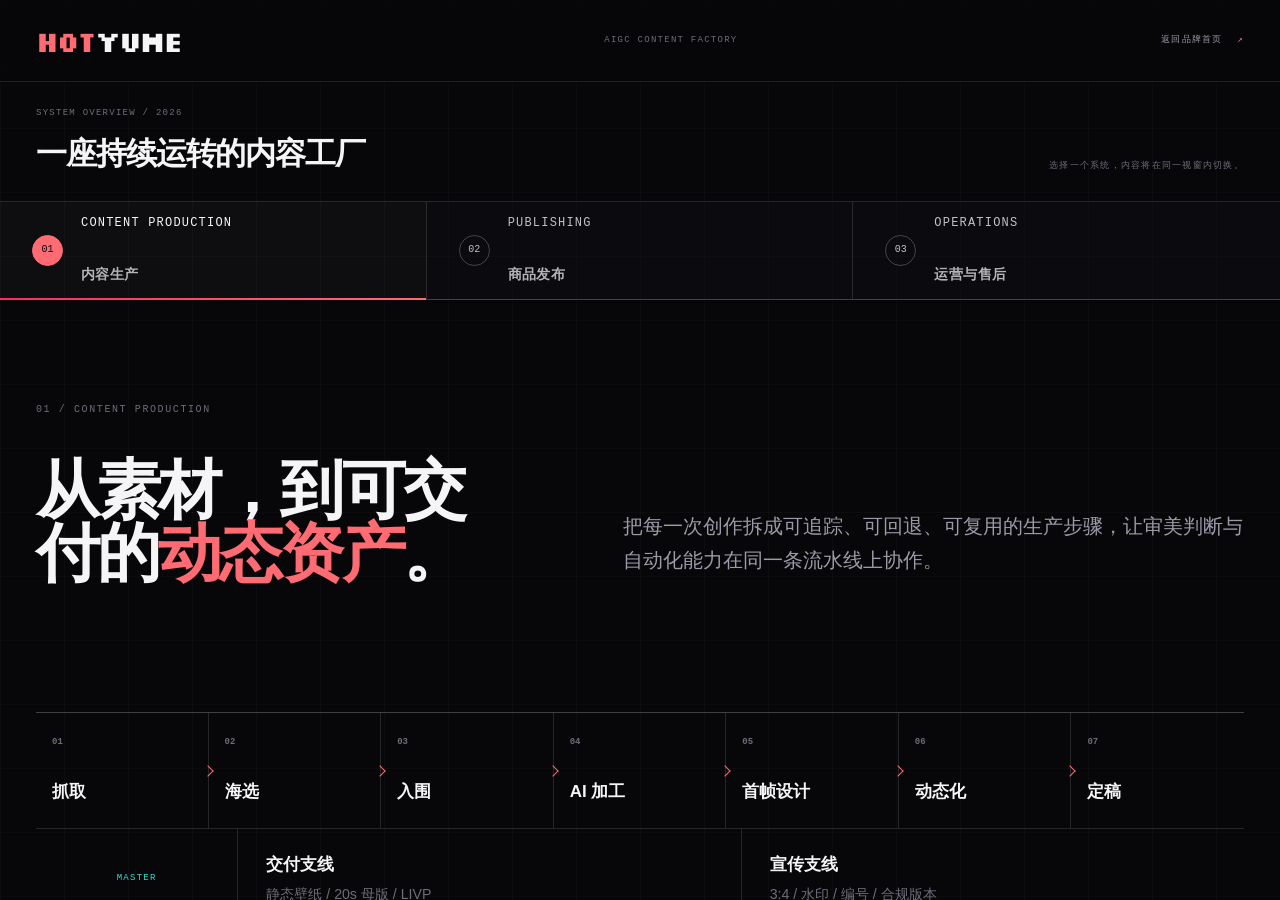
==== factory.html @ b623e6e8 "Publish HotYume showcase" ====
<!doctype html>
<html lang="zh-CN">
<head>
  <meta charset="utf-8">
  <meta name="viewport" content="width=device-width, initial-scale=1">
  <meta name="description" content="HotYume AIGC 内容工厂：内容生产、商品发布与运营交付系统。">
  <title>HotYume — AIGC 内容工厂全景</title>
  <link rel="icon" href="data:image/svg+xml,%3Csvg xmlns='http://www.w3.org/2000/svg' viewBox='0 0 64 64'%3E%3Crect width='64' height='64' rx='14' fill='%2307070a'/%3E%3Cpath d='M14 15h10v12h16V15h10v34H40V36H24v13H14z' fill='%23ff6b72'/%3E%3C/svg%3E">
  <link rel="stylesheet" href="assets/base.css?v=20260824j">
  <link rel="stylesheet" href="assets/production.css?v=20260824a">
  <link rel="stylesheet" href="assets/mask-flow.css?v=20260823a">
  <link rel="stylesheet" href="assets/livp-lab.css?v=20260823a">
  <link rel="stylesheet" href="assets/brand-store.css?v=20260824c">
  <link rel="stylesheet" href="assets/recommendation-lab.css?v=20260824a">
  <link rel="stylesheet" href="assets/commercial.css?v=20260824g">
  <link rel="stylesheet" href="assets/factory.css?v=20260824e">
  <link rel="stylesheet" href="assets/responsive.css?v=20260824d">
</head>
<body class="factory-page">
  <a class="skip-link" href="#factory-content">跳到工厂内容</a>

  <header class="site-header factory-site-header">
    <a class="brand hotyume-wordmark hotyume-wordmark--logo" data-hotyume-wordmark href="index.html" aria-label="返回 HotYume 首页">
      <span class="hotyume-wordmark__hot" aria-hidden="true">HOT</span><span class="hotyume-wordmark__yume" aria-hidden="true">YUME</span>
    </a>
    <span class="factory-header-title">AIGC CONTENT FACTORY</span>
    <a class="factory-back" href="index.html#factory-entry">返回品牌首页 <span aria-hidden="true">↗</span></a>
  </header>

  <main class="factory-shell" id="factory-content">
    <div class="factory-console-head">
      <div>
        <span>SYSTEM OVERVIEW / 2026</span>
        <strong>一座持续运转的内容工厂</strong>
      </div>
      <p>选择一个系统，内容将在同一视窗内切换。</p>
    </div>

    <div class="factory-tabs" role="tablist" aria-label="内容工厂三大系统" data-factory-tabs>
      <button type="button" role="tab" id="tab-production" aria-controls="production" aria-selected="true" class="is-active" data-factory-target="production">
        <span>01</span><strong>Content Production</strong><small>内容生产</small>
      </button>
      <button type="button" role="tab" id="tab-publishing" aria-controls="publishing" aria-selected="false" tabindex="-1" data-factory-target="publishing">
        <span>02</span><strong>Publishing</strong><small>商品发布</small>
      </button>
      <button type="button" role="tab" id="tab-operations" aria-controls="operations" aria-selected="false" tabindex="-1" data-factory-target="operations">
        <span>03</span><strong>Operations</strong><small>运营与售后</small>
      </button>
    </div>

    <div class="factory-scroll" data-factory-scroll>
      <section class="chapter factory-panel section-pad is-active" id="production" role="tabpanel" aria-labelledby="tab-production" aria-hidden="false" data-factory-panel="production">
        <header class="chapter-head reveal">
          <div class="section-number">01 / CONTENT PRODUCTION</div>
          <h2 id="production-title">从素材，到可交付的<span class="title-accent">动态资产</span>。</h2>
          <p>把每一次创作拆成可追踪、可回退、可复用的生产步骤，让审美判断与自动化能力在同一条流水线上协作。</p>
        </header>

        <div class="pipeline reveal" aria-label="内容生产八阶段">
          <div class="pipeline-main">
            <div><b>01</b><span>抓取</span></div>
            <div><b>02</b><span>海选</span></div>
            <div><b>03</b><span>入围</span></div>
            <div><b>04</b><span>AI 加工</span></div>
            <div><b>05</b><span>首帧设计</span></div>
            <div><b>06</b><span>动态化</span></div>
            <div><b>07</b><span>定稿</span></div>
          </div>
          <div class="pipeline-fork">
            <span>MASTER</span>
            <div><b>交付支线</b><small>静态壁纸 / 20s 母版 / LIVP</small></div>
            <div><b>宣传支线</b><small>3:4 / 水印 / 编号 / 合规版本</small></div>
          </div>
        </div>

        <article class="showcase showcase-workbench reveal">
          <div class="showcase-copy">
            <span class="kicker">THE PRODUCTION OS</span>
            <h3>一整套生产流程，被收进同一个工作台。</h3>
            <p>原本散落在文件夹、脚本和平台之间的动作，现在拥有统一阶段、清晰状态和可恢复历史。创作可以快，但每一步仍然可控。</p>
            <ul class="feature-list">
              <li><span>01</span>全阶段移动与逐步撤销</li>
              <li><span>02</span>锁屏构图安全区与细节检查</li>
              <li><span>03</span>候选对比、非破坏采用与版本恢复</li>
              <li><span>04</span>生成参数在人确认后才提交</li>
            </ul>
          </div>
          <div class="browser-placeholder asset-slot factory-shot-frame" data-asset-slot="workbench-overview" data-asset-ratio="16:10">
            <img class="factory-real-shot" src="assets/media/factory/workbench-overview.webp?v=20260823b" alt="HotYume 工作台海选池实机界面" width="1920" height="1200" loading="lazy" decoding="async">
          </div>
        </article>

        <div class="agent-stack">
          <article class="agent-row reveal">
            <div class="agent-index">AGENT / 01</div>
            <div class="agent-copy">
              <span class="kicker">DISCOVERY</span>
              <h3>壁纸抓取 Agent</h3>
              <p>理解需求、核验 IP、过滤风险内容，再让真正合格的素材进入海选。</p>
              <div class="logic-tags"><span>3 SOURCES</span><span>IP EVIDENCE</span><span>QUALITY RACE</span><span>SAFE INTAKE</span></div>
            </div>
            <div class="agent-visual asset-slot factory-shot-frame" data-asset-slot="crawler-agent-ui" data-asset-ratio="16:10">
              <img class="factory-real-shot" src="assets/media/factory/crawler-agent.webp?v=20260823b" alt="壁纸抓取 Agent 实机界面" width="1920" height="1200" loading="lazy" decoding="async">
            </div>
          </article>

          <article class="agent-row reveal">
            <div class="agent-index">AGENT / 02</div>
            <div class="agent-copy">
              <span class="kicker">IMAGE LAB</span>
              <h3>图像加工与首帧 Agent</h3>
              <p>局部修改时保护原画结构，动态化前反向设计可抵达的首帧，候选只有主动采用才进入生产。</p>
              <div class="logic-tags"><span>1–3 VERSIONS</span><span>NON-DESTRUCTIVE</span><span>FIRST / LAST FRAME</span></div>
            </div>
            <div class="agent-visual asset-slot factory-shot-frame" data-asset-slot="image-agent-before-after" data-asset-ratio="16:10">
              <img class="factory-real-shot" src="assets/media/factory/image-agent.webp?v=20260823b" alt="图像加工与首帧 Agent 实机界面" width="1920" height="1200" loading="lazy" decoding="async">
            </div>
          </article>

          <article class="agent-row reveal">
            <div class="agent-index">AGENT / 03</div>
            <div class="agent-copy">
              <span class="kicker">MOTION DIRECTION</span>
              <h3>二次元动画师 Agent</h3>
              <p>先理解姿势、遮挡和可循环元素，再把视觉意图翻译成可执行参数，为每张图给出轻、中、重三档方案。</p>
              <div class="logic-tags"><span>DIRECTOR</span><span>KLING ADAPTER</span><span>3 MOTION LEVELS</span></div>
            </div>
            <div class="agent-visual asset-slot factory-shot-frame" data-asset-slot="motion-agent-ui" data-asset-ratio="16:10">
              <img class="factory-real-shot" src="assets/media/factory/motion-agent.webp?v=20260823b" alt="二次元动画师 Agent 实机界面" width="1920" height="1200" loading="lazy" decoding="async">
            </div>
          </article>
        </div>

        <article class="compliance reveal" aria-labelledby="compliance-title">
          <div class="compliance-copy">
            <span class="kicker">PLATFORM-SAFE DERIVATIVES</span>
            <h3 id="compliance-title">让合规处理精准覆盖，而不是破坏画面。</h3>
            <p>从固定规则，到多模型定位、SAM2 分割、人工标注样本与持续迭代。合规处理成为一套可复查的视觉决策。</p>
            <div class="evidence-line"><span><b>100</b>人工标注样本</span><span><b>双 Agent</b>持续迭代</span><span><b>50%</b>打码可用率提高</span></div>
          </div>
          <div class="mask-flow" role="img" aria-label="自动打码流程：多模型检测、SAM2 分割、打码 Agent、评价 Agent；未达标自动回流迭代，100 张标准答案持续校准系统">
            <div class="mask-flow__head"><span>AUTOMATED MASKING / DUAL-AGENT LOOP</span><i></i><b>SYSTEM ONLINE</b></div>
            <div class="mask-flow__pipeline">
              <div class="mask-flow__node"><em>01 / DETECT</em><strong>多模型检测</strong><small>WD14 · YOLO · NudeNet</small></div>
              <i class="mask-flow__arrow" aria-hidden="true"></i>
              <div class="mask-flow__node"><em>02 / SEGMENT</em><strong>SAM2 分割</strong><small>提取像素级精确轮廓</small></div>
              <i class="mask-flow__arrow" aria-hidden="true"></i>
              <div class="mask-flow__node is-maker"><em>AGENT / 01</em><strong>打码 Agent</strong><small>生成角度与覆盖方案</small></div>
              <i class="mask-flow__arrow" aria-hidden="true"></i>
              <div class="mask-flow__node is-judge"><em>AGENT / 02</em><strong>评价 Agent</strong><small>定向验证像素覆盖率</small></div>
            </div>
            <div class="mask-flow__loop" aria-hidden="true"><span>未达标 / RETRY</span><b>↺</b></div>
            <div class="mask-flow__learning">
              <div><em>FEW-SHOT LIBRARY</em><strong>100 张标准答案</strong><small>学习角度、覆盖度、不遮脸与不重叠</small></div>
              <div class="mask-flow__feed" aria-hidden="true"><span>CALIBRATE AGENT</span><i>↗</i></div>
              <div class="mask-flow__output"><em>PASS</em><strong>输出合规版本</strong><small>通过评价 Agent 后进入商品包装</small></div>
            </div>
          </div>
        </article>

        <article class="reverse reveal">
          <div class="reverse-copy">
            <span class="kicker">REVERSE ENGINEERING / LIVP</span>
            <h3>没有现成 Know-how，<br>就用 48 次实验，<br>跑通一条交付链路。</h3>
            <p>围绕命名、容器、字节偏移与 UUID 做了 48 次可复验实验，最终让 Live Photo 从电脑打包，经手机云端进入 iOS 相册后仍可被识别与播放。</p>
          </div>
          <div class="livp-lab" role="img" aria-label="LIVP 逆向工程实验台：经过 48 次命名实验，逐项破解文件命名、无压缩容器、56 字节动态偏移和 HEIC MOV 共同内容标识，最终通过电脑云端、手机云端与 iOS 相册验证并成功播放 Live Photo">
            <div class="livp-lab__head"><span>BLACK BOX LAB / FORMAT RECONSTRUCTION</span><i></i><b>48 NAMED EXPERIMENTS</b></div>
            <div class="livp-lab__tests" aria-hidden="true"><span class="fail">A</span><span class="fail">B</span><span class="fail">C</span><span>G</span><span class="fail">N</span><span class="fail">Y</span><span class="fail">AA</span><span>AV1</span><span class="fail">AW4</span><span class="pass">AX</span><span class="pass">AZ</span><span class="pass">BA</span></div>
            <div class="livp-lab__core">
              <div class="livp-lab__pair">
                <div><em>STATIC ASSET</em><strong>HEIC</strong><small>goLive 原始输出</small></div>
                <span>＝ UUID ＝</span>
                <div><em>MOTION ASSET</em><strong>MOV</strong><small>不压缩 · 不转码</small></div>
              </div>
              <i class="livp-lab__core-arrow" aria-hidden="true"></i>
              <div class="livp-lab__container"><em>REBUILT CONTAINER</em><strong>.LIVP</strong><code>02 FILES / OFFSET MAP / ID LINK</code></div>
            </div>
            <div class="livp-lab__rules">
              <div><em>01</em><strong>17-DIGIT NAME</strong><small>[Ll]ive_ + 精确 17 位数字</small></div>
              <div><em>02</em><strong>ZIP_STORED</strong><small>version 20 · extra empty</small></div>
              <div><em>03</em><strong>56-BYTE COMMENT</strong><small>文件偏移与大小动态计算</small></div>
              <div><em>04</em><strong>CONTENT IDENTIFIER</strong><small>HEIC / MOV UUID 必须一致</small></div>
            </div>
            <div class="livp-lab__validation"><span>电脑云端</span><i></i><span>手机云端</span><i></i><span>iOS 相册</span><i></i><strong>LIVE</strong></div>
          </div>
        </article>
      </section>

      <section class="chapter factory-panel section-pad chapter-publishing" id="publishing" role="tabpanel" aria-labelledby="tab-publishing" aria-hidden="true" data-factory-panel="publishing" hidden>
        <header class="chapter-head reveal">
          <div class="section-number">02 / PUBLISHING</div>
          <h2 id="publishing-title">成品不是终点。<br>它还要变成被看见的<span class="title-accent">商品</span>。</h2>
          <p>同一份内容资产被重新组织成平台需要的封面、文案、标签与发布动作。小红书是第一个商业化验证窗口，不是最终边界。</p>
        </header>

        <article class="store-intro reveal" aria-labelledby="store-intro-title">
          <div class="store-intro__shot">
            <div class="store-intro__browser-bar"><i></i><i></i><i></i><span>XIAOHONGSHU / STOREFRONT</span></div>
            <img src="assets/media/publishing/store.webp" alt="HotYume 小红书店铺主页截图" width="900" height="1483" loading="lazy" decoding="async">
          </div>
          <div class="store-intro__copy">
            <span class="kicker">COMMERCIAL VALIDATION / 01</span>
            <h3 id="store-intro-title"><span class="hotyume-wordmark hotyume-wordmark--inline store-intro__wordmark" data-hotyume-wordmark role="img" aria-label="HotYume"><span class="hotyume-wordmark__hot" aria-hidden="true">HOT</span><span class="hotyume-wordmark__yume" aria-hidden="true">YUME</span></span> 店铺</h3>
            <p class="store-intro__lead">以原创动态壁纸切入真实消费场景，快速验证内容偏好、商品表达、自动交付与用户反馈。</p>
            <div class="store-intro__capabilities" aria-label="店铺能力">
              <div><span>01</span><strong>原创动态壁纸</strong><small>统一风格、持续上新</small></div>
              <div><span>02</span><strong>下单自动发货</strong><small>按设备组织交付包</small></div>
              <div><span>03</span><strong>版权登记</strong><small>品牌化管理内容资产</small></div>
              <div><span>04</span><strong>私信定制</strong><small>承接个性化内容需求</small></div>
            </div>
            <small class="store-intro__notice">*由于平台监管加强，店铺暂时无法访问，正在申诉中</small>
          </div>
        </article>

        <article class="brand-system reveal" aria-labelledby="brand-system-title">
          <div class="brand-system__head">
            <div><span class="kicker">BRAND SYSTEM / VISUAL LANGUAGE</span><h3 id="brand-system-title">不只是上架内容，<br>而是建立可被记住的品牌。</h3></div>
            <p>从 Logo、像素字标到贴纸、作品编号牌，统一视觉语言贯穿店铺主页、商品包装与交付素材，让每一次内容触达都在积累品牌识别。</p>
          </div>
          <div class="brand-system__assets">
            <figure class="brand-asset brand-asset--neon"><img src="assets/media/publishing/logo-neon.webp" alt="HotYume 霓虹品牌 Logo" width="1100" height="1100" loading="lazy" decoding="async"><figcaption><span>01 / PRIMARY MARK</span><strong>霓虹主标</strong></figcaption></figure>
            <figure class="brand-asset brand-asset--black"><img src="assets/media/publishing/logo-black.webp" alt="HotYume 黑色品牌 Logo" width="1100" height="1100" loading="lazy" decoding="async"><figcaption><span>02 / MONO MARK</span><strong>单色标识</strong></figcaption></figure>
            <figure class="brand-asset brand-asset--sticker"><img src="assets/media/publishing/sticker-oval.webp" alt="HotYume 粉色蝴蝶结品牌贴纸" width="1000" height="571" loading="lazy" decoding="async"><figcaption><span>03 / PACKAGING</span><strong>交付贴纸</strong></figcaption></figure>
            <figure class="brand-asset brand-asset--watermark"><img src="assets/media/publishing/watermark-white.webp" alt="HotYume 作品编号与水印视觉" width="1500" height="1000" loading="lazy" decoding="async"><figcaption><span>04 / ASSET ID</span><strong>作品编号牌</strong></figcaption></figure>
          </div>
        </article>

        <div class="publish-demo reveal" data-publish-demo data-step="product">
          <figure class="publish-product publish-product--real" data-asset-slot="nami-summer-product" data-asset-ratio="3:5">
            <span class="asset-index">PRODUCT / NAMI SUMMER</span>
            <img src="assets/media/publishing/nami-summer-product.webp" alt="娜美夏日动态壁纸原图" width="768" height="1280" loading="lazy" decoding="async">
            <figcaption><b>娜美 · 夏日版</b><small>LIVE WALLPAPER / SUMMER</small></figcaption>
          </figure>
          <div class="publish-arrow"><i></i><span>MCP FLOW</span></div>
          <div class="publish-console">
            <div class="console-top"><span><span class="hotyume-wordmark hotyume-wordmark--utility" data-hotyume-wordmark role="img" aria-label="HotYume"><span class="hotyume-wordmark__hot" aria-hidden="true">HOT</span><span class="hotyume-wordmark__yume" aria-hidden="true">YUME</span></span> COPY AGENT</span><b data-publish-status>READY</b></div>
            <div class="console-body">
              <div class="console-step is-active" data-publish-panel="product"><span>INPUT / NAMI · SUMMER</span><h3>从娜美夏日动态壁纸开始</h3><p>Agent 读取角色、夏日场景、动态卖点与 iPhone 适配信息，准备生成平台内容。</p></div>
              <div class="console-step console-step--copy" data-publish-panel="copy" hidden>
                <span>COPY GENERATED</span>
                <h3>AI动态壁纸 · 娜美夏日版</h3>
                <div class="generated-copy-body">
                  <p>用 AI 给娜美做了一张夏日风格的动态锁屏壁纸🌊</p>
                  <p>可灵 AI 生成，正放 + 倒放无缝循环，挂在锁屏上会一直动。</p>
                  <p>海风、发丝和光影都做了轻微循环，画面有呼吸感，但不会晃得眼花。</p>
                  <p>交付包含动态壁纸和高清静态版，iPhone 设置后长按锁屏即可播放。喜欢娜美和海贼王的朋友可以先收藏，想看其他角色也欢迎留言。</p>
                </div>
                <div class="tag-row"><b>#AI动态壁纸</b><b>#娜美</b><b>#海贼王</b><b>#iPhone壁纸</b><b>#实况壁纸</b><b>#锁屏壁纸</b><b>#手机美化</b></div>
              </div>
              <div class="console-step" data-publish-panel="publish" hidden><span>MCP PUBLISHING</span><h3>素材与文案已进入发布队列</h3><div class="send-track"><i></i><i></i><i></i><strong></strong></div><p>娜美夏日商品图、正文与标签按小红书格式组装，并通过 MCP 进入发布动作。</p></div>
              <div class="console-step console-step--result" data-publish-panel="result" data-asset-slot="nami-summer-post-result" data-asset-ratio="720:1432" hidden><span>POST RESULT</span><div class="post-result-frame"><img src="assets/media/publishing/nami-summer-post-result.webp" alt="娜美夏日动态壁纸的小红书发布结果截图" width="720" height="1432" loading="lazy" decoding="async"></div></div>
            </div>
            <button type="button" class="publish-action" data-publish-action>生成发布内容</button>
          </div>
        </div>

        <div class="channel-map reveal">
          <div><span>CURRENT WINDOW</span><h3>小红书</h3><p>验证内容偏好、商品表达、交付流程与用户反馈。</p></div><i></i>
          <div><span>DISCOVERY</span><h3>Instagram · TikTok · Pinterest</h3><p>让动态内容进入更广泛的视觉发现与短视频分发场景。</p></div><i></i>
          <div><span>OWNED SUPPLY</span><h3>多渠道内容资产</h3><p>渠道可以变化，生产系统与内容供给能力持续沉淀。</p></div>
        </div>
      </section>

      <section class="chapter factory-panel section-pad" id="operations" role="tabpanel" aria-labelledby="tab-operations" aria-hidden="true" data-factory-panel="operations" hidden>
        <header class="chapter-head reveal">
          <div class="section-number">03 / OPERATIONS</div>
          <h2 id="operations-title">让一次购买，成为<span class="title-accent">持续关系</span>。</h2>
          <p>运营 Agent 接住高频咨询、订单交付与后续推荐，让内容规模增长时，服务体验仍然保持一致。</p>
        </header>

        <div class="ops-grid reveal">
          <article class="ops-card ops-support">
            <div class="ops-top"><span>自动回复</span></div>
            <div class="ops-real-shot-frame">
              <img class="ops-real-shot" src="assets/media/operations/auto-reply.webp?v=20260824c" alt="HotYume 店铺运营 Agent 自动回复用户常见问题的实机截图，用户头像已匿名处理" width="851" height="1687" loading="lazy" decoding="async">
            </div>
          </article>

          <article class="ops-card ops-delivery">
            <div class="ops-top"><span>自动发货</span></div>
            <div class="ops-real-shot-frame">
              <img class="ops-real-shot" src="assets/media/operations/auto-delivery.webp" alt="HotYume 店铺订单完成后自动发送壁纸交付链接的实机截图" width="851" height="1684" loading="lazy" decoding="async">
            </div>
          </article>
        </div>

        <article class="recommendation reveal">
          <div>
            <span class="kicker">NEXT / RECOMMENDATION AGENT</span>
            <h3>当相似内容再次出现，主动找到最可能喜欢它的人。</h3>
            <p>未来将结合角色、IP、画风、主色与购买历史，把新发布的壁纸推送给真正相关的用户，而不是做无差别触达。</p>
          </div>
          <div class="recommendation-lab" role="img" aria-label="推荐 Agent 概念实验台：使用合成数据从用户历史中提取 IP、画风、主色、动效和购买历史特征，与新品计算 92% 匹配度，并进入定向推荐队列">
            <div class="recommendation-lab__head"><span>RECOMMENDATION ENGINE / CONCEPT SIMULATION</span><i></i><b>SYNTHETIC DATA</b></div>
            <div class="recommendation-lab__body">
              <section class="recommendation-profile" aria-label="合成用户偏好">
                <div class="recommendation-label"><span>USER / 017</span><b>PROFILE READY</b></div>
                <div class="recommendation-avatar"><span>U</span><i></i></div>
                <div class="recommendation-history" aria-hidden="true"><i></i><i></i><i></i></div>
                <div class="recommendation-profile__meta"><span>3 ORDERS</span><span>6 SAVES</span><span>2 SERIES</span></div>
              </section>
              <section class="recommendation-engine" aria-label="推荐特征分析">
                <div class="recommendation-label"><span>AGENT / VECTOR PROFILE</span><b>LIVE</b></div>
                <div class="recommendation-signals">
                  <div><span>IP</span><i style="--signal:88%"></i><b>0.88</b></div>
                  <div><span>STYLE</span><i style="--signal:94%"></i><b>0.94</b></div>
                  <div><span>COLOR</span><i style="--signal:81%"></i><b>0.81</b></div>
                  <div><span>MOTION</span><i style="--signal:76%"></i><b>0.76</b></div>
                  <div><span>HISTORY</span><i style="--signal:90%"></i><b>0.90</b></div>
                </div>
                <div class="recommendation-vector"><span>ANIME</span><span>NEON</span><span>PINK / CYAN</span><span>SUBTLE LOOP</span></div>
              </section>
              <section class="recommendation-match" aria-label="新品匹配结果">
                <div class="recommendation-label"><span>NEW DROP / 024</span><b>MATCHED</b></div>
                <div class="recommendation-drop" aria-hidden="true"><i></i><i></i><i></i><span>NEW</span></div>
                <div class="recommendation-score"><span>MATCH / 92%</span><i><b></b></i></div>
                <ul><li>同系列内容</li><li>相似视觉风格</li><li>主色高度相关</li></ul>
              </section>
            </div>
            <div class="recommendation-lab__push"><span>RECOMMENDATION QUEUED</span><i></i><strong>TARGETED PUSH</strong><b>→</b><em>USER / 017</em></div>
          </div>
        </article>
      </section>
    </div>
  </main>

  <script type="module" src="assets/site.mjs"></script>
</body>
</html>
---- assets/base.css ----
@font-face {
  font-family: "HotYume Pixel";
  src: url("fonts/silkscreen-bold.woff2") format("woff2");
  font-style: normal;
  font-weight: 700;
  font-display: swap;
}

:root {
  --void: #07070a;
  --surface: #101016;
  --surface-2: #15151d;
  --surface-3: #1b1b24;
  --paper: #f5f4f7;
  --muted: #9c9aa8;
  --muted-2: #6e6c79;
  --line: rgba(245, 244, 247, 0.13);
  --line-strong: rgba(245, 244, 247, 0.24);
  --hot-coral: #ff6b72;
  --pulse-pink: #ff2868;
  --dream-cyan: #35ddd0;
  --danger: #ff5d62;
  --radius-sm: 8px;
  --radius-md: 18px;
  --radius-lg: 30px;
  --font-body: "Avenir Next", "PingFang SC", "Hiragino Sans GB", sans-serif;
  --font-display: "Avenir Next Condensed", "DIN Condensed", "PingFang SC", sans-serif;
  --font-utility: Menlo, Monaco, "Courier New", monospace;
  --font-brand-pixel: "HotYume Pixel", "Courier New", monospace;
  --ease-out: cubic-bezier(0.2, 0.8, 0.2, 1);
  --page: min(1500px, calc(100vw - 72px));
}

* {
  box-sizing: border-box;
}

html {
  scroll-behavior: smooth;
  background: var(--void);
}

body {
  margin: 0;
  min-width: 320px;
  color: var(--paper);
  background:
    linear-gradient(rgba(255, 255, 255, 0.018) 1px, transparent 1px),
    linear-gradient(90deg, rgba(255, 255, 255, 0.018) 1px, transparent 1px),
    var(--void);
  background-size: 64px 64px;
  font-family: var(--font-body);
  font-size: 17px;
  line-height: 1.65;
  -webkit-font-smoothing: antialiased;
}

button,
a,
input {
  font: inherit;
}

button,
a {
  -webkit-tap-highlight-color: transparent;
}

button:focus-visible,
a:focus-visible,
input:focus-visible {
  outline: 2px solid var(--dream-cyan);
  outline-offset: 4px;
}

a {
  color: inherit;
}

[hidden] {
  display: none !important;
}

.skip-link {
  position: fixed;
  top: 10px;
  left: 10px;
  z-index: 100;
  transform: translateY(-140%);
  padding: 10px 14px;
  color: var(--void);
  background: var(--dream-cyan);
  border-radius: var(--radius-sm);
  text-decoration: none;
}

.skip-link:focus {
  transform: translateY(0);
}

.site-header {
  position: absolute;
  top: 0;
  left: 0;
  z-index: 20;
  display: grid;
  grid-template-columns: auto 1fr auto;
  align-items: center;
  width: 100%;
  height: 82px;
  padding: 0 36px;
  border-bottom: 1px solid rgba(245, 244, 247, 0.11);
}

.brand {
  text-decoration: none;
}

.hotyume-wordmark {
  display: inline-flex;
  align-items: baseline;
  gap: 0;
  max-width: 100%;
  white-space: nowrap;
  line-height: 1;
  vertical-align: baseline;
}

.hotyume-wordmark__hot,
.hotyume-wordmark__yume {
  font-family: var(--font-brand-pixel);
  font-style: normal;
  font-weight: 700;
  font-synthesis: none;
  font-variant-ligatures: none;
  letter-spacing: -0.08em;
  text-rendering: geometricPrecision;
  transform: scaleY(1.12);
  transform-origin: 50% 60%;
  -webkit-font-smoothing: none;
}

.hotyume-wordmark__hot {
  color: var(--hot-coral);
}

.hotyume-wordmark__yume {
  color: var(--paper);
}

.hotyume-wordmark--logo .hotyume-wordmark__hot,
.hotyume-wordmark--logo .hotyume-wordmark__yume {
  font-size: 26px;
}

.hotyume-wordmark--inline {
  gap: 0;
  margin-inline: 0.04em;
  vertical-align: 0.035em;
}

.hotyume-wordmark--inline .hotyume-wordmark__hot,
.hotyume-wordmark--inline .hotyume-wordmark__yume {
  font-size: 0.92em;
}

.hotyume-wordmark--utility {
  gap: 0;
  line-height: 1;
}

.hotyume-wordmark--utility .hotyume-wordmark__hot,
.hotyume-wordmark--utility .hotyume-wordmark__yume {
  font-size: 1.08em;
}

.top-nav {
  display: flex;
  justify-content: center;
  gap: clamp(20px, 3vw, 52px);
}

.top-nav a {
  color: var(--muted);
  font-size: 13px;
  letter-spacing: 0.08em;
  text-decoration: none;
  transition: color 180ms var(--ease-out);
}

.top-nav a:hover {
  color: var(--paper);
}

.header-mark,
.section-number,
.eyebrow,
.kicker {
  font-family: var(--font-utility);
  font-size: 10px;
  letter-spacing: 0.16em;
  text-transform: uppercase;
}

.header-mark {
  color: var(--muted-2);
}

.section-pad {
  width: var(--page);
  margin-inline: auto;
  padding-block: clamp(100px, 12vw, 190px);
}

.hero {
  position: relative;
  display: grid;
  grid-template-columns: minmax(430px, 0.9fr) minmax(560px, 1.1fr);
  min-height: 100svh;
  overflow: hidden;
  padding: 130px max(36px, calc((100vw - 1500px) / 2)) 64px;
  background:
    radial-gradient(circle at 76% 38%, rgba(255, 40, 104, 0.10), transparent 26%),
    radial-gradient(circle at 14% 100%, rgba(53, 221, 208, 0.06), transparent 32%),
    var(--void);
}

.hero::before {
  content: "";
  position: absolute;
  top: 82px;
  bottom: 0;
  left: 50%;
  width: 1px;
  background: linear-gradient(transparent, var(--line), transparent);
}

.hero-grain {
  position: absolute;
  inset: 0;
  pointer-events: none;
  opacity: 0.18;
  background-image: url("data:image/svg+xml,%3Csvg viewBox='0 0 160 160' xmlns='http://www.w3.org/2000/svg'%3E%3Cfilter id='n'%3E%3CfeTurbulence type='fractalNoise' baseFrequency='.82' numOctaves='2' stitchTiles='stitch'/%3E%3C/filter%3E%3Crect width='100%25' height='100%25' filter='url(%23n)' opacity='.16'/%3E%3C/svg%3E");
  mix-blend-mode: screen;
}

.hero-copy {
  position: relative;
  z-index: 2;
  align-self: center;
  max-width: 720px;
  padding-right: clamp(20px, 3.5vw, 60px);
}

.eyebrow,
.kicker {
  color: var(--hot-coral);
}

.eyebrow {
  display: flex;
  align-items: center;
  gap: 14px;
  margin: 0 0 30px;
}

.eyebrow::before {
  content: "";
  width: 36px;
  height: 1px;
  background: var(--hot-coral);
  box-shadow: 0 0 12px var(--pulse-pink);
}

.hero h1,
.chapter-head h2,
.thesis h2,
.moat-head h2,
.vision h2 {
  margin: 0;
  font-family: var(--font-display);
  font-weight: 800;
  letter-spacing: -0.045em;
  line-height: 0.98;
  text-wrap: balance;
}

.hero h1 {
  max-width: 760px;
  font-size: clamp(55px, 5.8vw, 102px);
}

.hero h1 em {
  position: relative;
  color: var(--hot-coral);
  font-style: normal;
  white-space: nowrap;
}

.hero h1 em::after {
  content: "";
  position: absolute;
  right: -15px;
  bottom: 0.12em;
  left: 3px;
  height: 2px;
  transform: scaleX(0.38);
  transform-origin: left;
  background: var(--pulse-pink);
  box-shadow: 0 0 16px var(--pulse-pink);
  animation: underline-pulse 3.6s var(--ease-out) infinite;
}

.hero-intro {
  max-width: 620px;
  margin: 32px 0 0;
  color: #c4c2cb;
  font-size: clamp(17px, 1.4vw, 21px);
  line-height: 1.75;
  text-wrap: pretty;
}

.factory-highlight {
  position: relative;
  display: inline-block;
  color: var(--hot-coral);
  font-weight: 700;
  text-shadow: 0 0 18px rgba(255, 107, 114, 0.3);
}

.factory-highlight::after {
  content: "";
  position: absolute;
  right: 0;
  bottom: 0.08em;
  left: 0;
  height: 1px;
  background: linear-gradient(90deg, var(--hot-coral), var(--pulse-pink));
  box-shadow: 0 0 10px rgba(255, 40, 104, 0.7);
}

.wallpaper-stage {
  position: relative;
  z-index: 2;
  display: flex;
  min-width: 0;
  flex-direction: column;
  justify-content: center;
  padding-left: clamp(22px, 4vw, 70px);
}

.stage-hint {
  display: flex;
  align-items: center;
  justify-content: center;
  width: min(760px, 100%);
  gap: 9px;
  margin: 0 auto 20px;
  color: var(--muted);
  font-size: 12px;
  letter-spacing: 0.04em;
  transform: translateY(36px);
}

.stage-hint span {
  width: 6px;
  height: 6px;
  border-radius: 50%;
  background: var(--dream-cyan);
  box-shadow: 0 0 12px var(--dream-cyan);
  animation: status-blink 2s ease-in-out infinite;
}

.phone-deck {
  display: grid;
  grid-template-columns: repeat(6, minmax(0, 1fr));
  align-items: center;
  width: min(760px, 100%);
  min-height: 590px;
  margin-inline: auto;
  perspective: 1200px;
}

.phone-card {
  --phone-x: 0px;
  --phone-y: 0px;
  --phone-rotate: 0deg;
  --phone-scale: 0.92;
  position: relative;
  z-index: var(--phone-z, 1);
  justify-self: center;
  width: clamp(132px, 11.4vw, 184px);
  padding: 0 0 34px;
  border: 0;
  color: var(--paper);
  background: transparent;
  cursor: pointer;
  filter: brightness(0.72) saturate(0.82);
  transform: translate(var(--phone-x), var(--phone-y)) rotate(var(--phone-rotate)) scale(var(--phone-scale));
  transition: transform 500ms var(--ease-out), filter 500ms var(--ease-out);
}

.phone-card-a {
  --phone-x: 34px;
  --phone-y: 34px;
  --phone-rotate: -7deg;
  --phone-scale: 0.84;
  --phone-z: 1;
}

.phone-card-b {
  --phone-x: 21px;
  --phone-y: -4px;
  --phone-rotate: -4deg;
  --phone-scale: 0.92;
  --phone-z: 2;
}

.phone-card-c {
  --phone-x: 8px;
  --phone-y: -26px;
  --phone-rotate: -1deg;
  --phone-scale: 1;
  --phone-z: 3;
}

.phone-card-d {
  --phone-x: -8px;
  --phone-y: -26px;
  --phone-rotate: 1deg;
  --phone-scale: 1;
  --phone-z: 3;
}

.phone-card-e {
  --phone-x: -21px;
  --phone-y: -4px;
  --phone-rotate: 4deg;
  --phone-scale: 0.92;
  --phone-z: 2;
}

.phone-card-f {
  --phone-x: -34px;
  --phone-y: 34px;
  --phone-rotate: 7deg;
  --phone-scale: 0.84;
  --phone-z: 1;
}

.phone-card:hover,
.phone-card:focus-visible,
.phone-card.is-live {
  z-index: 8;
  filter: brightness(1);
  transform: translate(var(--phone-x), calc(var(--phone-y) - 18px)) rotate(0) scale(1.05);
}

.phone-shell {
  display: block;
  padding: 7px;
  border: 1px solid rgba(245, 244, 247, 0.4);
  border-radius: 32px;
  background: #050507;
  box-shadow: 0 24px 55px rgba(0, 0, 0, 0.55);
}

.phone-screen {
  position: relative;
  display: block;
  aspect-ratio: 1206 / 2622;
  overflow: hidden;
  border-radius: 25px;
  background-color: #16161e;
}

.phone-screen::before {
  content: "";
  position: absolute;
  top: 8px;
  left: 50%;
  z-index: 4;
  width: 36%;
  height: 16px;
  transform: translateX(-50%);
  border-radius: 20px;
  background: #050507;
}

.asset-index,
.asset-spec {
  position: absolute;
  z-index: 5;
  left: 16px;
  color: rgba(245, 244, 247, 0.72);
  font-family: var(--font-utility);
  font-size: 8px;
  letter-spacing: 0.09em;
}

.asset-index {
  top: 40px;
}

.asset-spec {
  bottom: 17px;
  line-height: 1.5;
}

.hero-slot {
  background-image:
    linear-gradient(142deg, rgba(255, 255, 255, 0.08), transparent 35%),
    repeating-linear-gradient(90deg, transparent 0 20px, rgba(255, 255, 255, 0.025) 20px 21px);
}

.hero-slot.has-real-media {
  background-image: none;
}

.wallpaper-media {
  position: absolute;
  inset: 0;
  width: 100%;
  height: 100%;
  object-fit: cover;
  pointer-events: none;
  transition: opacity 320ms ease;
}

.wallpaper-still {
  z-index: 1;
}

.wallpaper-live {
  z-index: 2;
  opacity: 0;
}

.phone-card.is-live .wallpaper-live {
  opacity: 1;
}

.phone-card-a .hero-slot {
  background-color: #201118;
}

.phone-card-b .hero-slot {
  background-color: #0d1e27;
}

.phone-card-c .hero-slot {
  background-color: #1b1729;
}

.phone-card-d .hero-slot {
  background-color: #24131d;
}

.phone-card-e .hero-slot {
  background-color: #10232a;
}

.phone-card-f .hero-slot {
  background-color: #21192d;
}

.placeholder-orbit {
  position: absolute;
  top: 24%;
  left: 50%;
  width: 130%;
  aspect-ratio: 1;
  transform: translateX(-50%);
  border: 1px solid rgba(245, 244, 247, 0.22);
  border-radius: 50%;
}

.placeholder-orbit::before,
.placeholder-orbit::after {
  content: "";
  position: absolute;
  border: 1px solid currentColor;
  border-radius: 50%;
}

.placeholder-orbit::before {
  inset: 13%;
}

.placeholder-orbit::after {
  inset: 31%;
  background: currentColor;
  opacity: 0.08;
}

.orbit-a {
  color: var(--hot-coral);
}

.orbit-b {
  color: var(--dream-cyan);
}

.orbit-c {
  color: #ae8cff;
}

.orbit-d {
  color: #ff8b7e;
}

.orbit-e {
  color: #61d8b6;
}

.orbit-f {
  color: #c69bff;
}

.phone-state {
  position: absolute;
  right: 0;
  bottom: 0;
  left: 0;
  color: var(--muted-2);
  font-family: var(--font-utility);
  font-size: 9px;
  letter-spacing: 0.22em;
  text-align: center;
}

.phone-card.is-live .phone-state {
  color: var(--dream-cyan);
  text-shadow: 0 0 10px var(--dream-cyan);
}

.live-wave {
  position: absolute;
  z-index: 3;
  inset: 0;
  opacity: 0;
  background:
    linear-gradient(105deg, transparent 40%, rgba(255, 255, 255, 0.15) 48%, transparent 56%),
    radial-gradient(circle at 50% 55%, currentColor, transparent 45%);
  background-size: 230% 100%, 100% 100%;
  mix-blend-mode: screen;
}

.phone-card.is-live .placeholder-orbit {
  animation: orbit-breathe 3.3s ease-in-out infinite;
}

.phone-card.is-live .live-wave {
  opacity: 0.34;
  animation: wallpaper-light 4s linear infinite;
}

.thesis {
  border-bottom: 1px solid var(--line);
}

.section-number {
  margin-bottom: 40px;
  color: var(--muted-2);
}

.thesis-grid {
  display: grid;
  grid-template-columns: 0.75fr 1.25fr;
  gap: clamp(40px, 8vw, 140px);
}

.thesis h2 {
  font-size: clamp(54px, 6vw, 104px);
}

.thesis-body .lead {
  max-width: 780px;
  margin: 0;
  color: #d3d1d8;
  font-size: clamp(20px, 1.8vw, 30px);
  font-weight: 500;
  letter-spacing: -0.025em;
  line-height: 1.38;
  text-wrap: balance;
}

.system-loop {
  display: grid;
  grid-template-columns: repeat(5, minmax(0, 1fr));
  gap: 0;
  margin-bottom: 0;
  margin-top: 76px;
  padding: 0;
  border-bottom: 1px solid var(--line);
  list-style: none;
}

.system-loop li {
  position: relative;
  min-width: 0;
  min-height: 112px;
  padding: 22px 18px;
  border-top: 1px solid var(--line-strong);
}

.system-loop li:not(:last-child)::after {
  content: "→";
  position: absolute;
  z-index: 1;
  top: 50%;
  right: 0;
  color: var(--hot-coral);
  font-family: var(--font-utility);
  font-size: 14px;
  transform: translate(50%, -50%);
}

.system-loop small {
  display: block;
  color: var(--muted-2);
  font-family: var(--font-utility);
  font-size: 8px;
  letter-spacing: 0.08em;
}

.system-loop strong {
  display: block;
  margin-top: 25px;
  font-size: clamp(14px, 1.15vw, 18px);
  font-weight: 600;
  white-space: nowrap;
}

.system-loop strong span {
  color: var(--hot-coral);
  font-family: var(--font-utility);
  font-weight: 500;
}
---- assets/production.css ----
.chapter-rail {
  position: sticky;
  top: 0;
  z-index: 15;
  border-bottom: 1px solid var(--line);
  background: rgba(7, 7, 10, 0.9);
  backdrop-filter: blur(18px);
}

.chapter-rail-inner {
  display: grid;
  grid-template-columns: repeat(3, 1fr);
  width: var(--page);
  margin: auto;
}

.chapter-rail button {
  position: relative;
  min-height: 66px;
  border: 0;
  border-right: 1px solid var(--line);
  color: var(--muted-2);
  background: transparent;
  font-family: var(--font-utility);
  font-size: 10px;
  letter-spacing: 0.09em;
  text-align: left;
  text-transform: uppercase;
  cursor: pointer;
  transition: color 180ms ease, background 180ms ease;
}

.chapter-rail button:first-child {
  border-left: 1px solid var(--line);
}

.chapter-rail button span {
  display: inline-grid;
  place-items: center;
  width: 25px;
  height: 25px;
  margin: 0 12px 0 18px;
  border: 1px solid var(--line-strong);
  border-radius: 50%;
}

.chapter-rail button::after {
  content: "";
  position: absolute;
  right: 0;
  bottom: -1px;
  left: 0;
  height: 2px;
  transform: scaleX(0);
  background: var(--pulse-pink);
  transition: transform 260ms var(--ease-out);
}

.chapter-rail button:hover,
.chapter-rail button.is-active {
  color: var(--paper);
  background: rgba(255, 255, 255, 0.025);
}

.chapter-rail button.is-active span {
  color: var(--void);
  border-color: var(--hot-coral);
  background: var(--hot-coral);
}

.chapter-rail button.is-active::after {
  transform: scaleX(1);
}

.chapter {
  border-bottom: 1px solid var(--line);
}

.chapter-head {
  display: grid;
  grid-template-columns: 1fr minmax(450px, 1.2fr);
  column-gap: 70px;
  align-items: end;
  margin-bottom: clamp(75px, 10vw, 150px);
}

.chapter-head .section-number {
  grid-column: 1 / -1;
}

.chapter-head h2 {
  max-width: 980px;
  font-size: clamp(48px, 5vw, 82px);
}

.title-accent {
  color: var(--hot-coral);
}

.chapter-head p {
  max-width: 640px;
  margin: 0 0 8px;
  color: var(--muted);
  font-size: clamp(18px, 1.6vw, 24px);
  line-height: 1.65;
  text-wrap: pretty;
}

.pipeline {
  border-top: 1px solid var(--line-strong);
  border-bottom: 1px solid var(--line-strong);
}

.pipeline-main {
  display: grid;
  grid-template-columns: repeat(7, 1fr);
}

.pipeline-main div {
  position: relative;
  min-height: 112px;
  padding: 22px 16px;
  border-right: 1px solid var(--line);
}

.pipeline-main div:last-child {
  border-right: 0;
}

.pipeline-main div:not(:last-child)::after {
  content: "";
  position: absolute;
  top: 50%;
  right: -4px;
  z-index: 2;
  width: 7px;
  height: 7px;
  transform: translateY(-50%) rotate(45deg);
  border-top: 1px solid var(--hot-coral);
  border-right: 1px solid var(--hot-coral);
}

.pipeline-main b {
  display: block;
  color: var(--muted-2);
  font-family: var(--font-utility);
  font-size: 9px;
}

.pipeline-main span {
  display: block;
  margin-top: 28px;
  font-weight: 600;
}

.pipeline-fork {
  display: grid;
  grid-template-columns: 0.4fr 1fr 1fr;
  border-top: 1px solid var(--line);
}

.pipeline-fork > span {
  display: grid;
  place-items: center;
  color: var(--dream-cyan);
  font-family: var(--font-utility);
  font-size: 9px;
  letter-spacing: 0.14em;
}

.pipeline-fork div {
  padding: 22px 28px;
  border-left: 1px solid var(--line);
}

.pipeline-fork b,
.pipeline-fork small {
  display: block;
}

.pipeline-fork b {
  margin-bottom: 4px;
}

.pipeline-fork small {
  color: var(--muted-2);
}

.showcase {
  margin-top: clamp(100px, 12vw, 180px);
}

.showcase-workbench {
  display: grid;
  grid-template-columns: minmax(330px, 0.72fr) minmax(620px, 1.28fr);
  gap: clamp(40px, 7vw, 110px);
  align-items: center;
}

.showcase h3,
.agent-copy h3,
.compliance h3,
.reverse h3,
.publish-console h3,
.ops-card h3,
.recommendation h3,
.moat h3,
.horizons h3 {
  margin: 14px 0 20px;
  font-family: var(--font-display);
  font-size: clamp(32px, 2.9vw, 48px);
  line-height: 1.1;
  letter-spacing: -0.035em;
  text-wrap: balance;
}

.showcase-copy > p,
.agent-copy > p,
.compliance-copy > p,
.reverse-copy > p,
.recommendation > div > p {
  color: var(--muted);
  text-wrap: pretty;
}

.feature-list {
  margin: 38px 0 0;
  padding: 0;
  list-style: none;
}

.feature-list li {
  display: grid;
  grid-template-columns: 42px 1fr;
  padding: 12px 0;
  border-bottom: 1px solid var(--line);
}

.feature-list span {
  color: var(--hot-coral);
  font-family: var(--font-utility);
  font-size: 9px;
}

.asset-slot {
  position: relative;
  overflow: hidden;
}

.factory-shot-frame {
  aspect-ratio: 16 / 10;
  background: #050506;
}

.factory-real-shot {
  display: block;
  width: 100%;
  height: 100%;
  object-fit: cover;
  object-position: center;
}

.browser-placeholder,
.agent-visual,
.compare-canvas,
.experiment-ledger,
.publish-product,
.post-placeholder,
.chat-window,
.delivery-visual,
.recommend-graph {
  border: 1px solid var(--line-strong);
  background-color: var(--surface);
}

.browser-placeholder {
  aspect-ratio: 16 / 10;
  border-radius: var(--radius-md);
  box-shadow: 0 50px 110px rgba(0, 0, 0, 0.38);
}

.browser-bar {
  display: flex;
  align-items: center;
  gap: 7px;
  height: 46px;
  padding: 0 16px;
  border-bottom: 1px solid var(--line);
}

.browser-bar i {
  width: 7px;
  height: 7px;
  border-radius: 50%;
  background: var(--muted-2);
}

.browser-bar i:first-child {
  background: var(--pulse-pink);
}

.browser-bar > span {
  margin-left: auto;
  color: var(--muted-2);
  font-family: var(--font-utility);
  font-size: 8px;
}

.browser-body {
  position: relative;
  display: grid;
  grid-template-columns: 80px 1fr;
  height: calc(100% - 46px);
}

.browser-body aside {
  display: flex;
  flex-direction: column;
  border-right: 1px solid var(--line);
}

.browser-body aside b {
  display: grid;
  flex: 1;
  place-items: center;
  border-bottom: 1px solid var(--line);
  color: var(--muted-2);
  font-family: var(--font-utility);
  font-size: 8px;
}

.browser-body aside b:nth-child(4) {
  color: var(--paper);
  background: var(--pulse-pink);
}

.browser-grid {
  display: grid;
  grid-template-columns: repeat(3, 1fr);
  gap: 14px;
  padding: 28px;
}

.browser-grid i {
  border-radius: 5px;
  background:
    linear-gradient(145deg, rgba(255, 107, 114, 0.2), transparent 45%),
    repeating-linear-gradient(135deg, var(--surface-3) 0 9px, #17171f 9px 18px);
}

.browser-grid i:nth-child(2n) {
  background:
    linear-gradient(145deg, rgba(53, 221, 208, 0.16), transparent 45%),
    repeating-linear-gradient(45deg, var(--surface-3) 0 9px, #17171f 9px 18px);
}

.browser-caption {
  position: absolute;
  right: 18px;
  bottom: 18px;
  left: 98px;
  display: flex;
  justify-content: space-between;
  padding: 10px 12px;
  border: 1px solid var(--line-strong);
  background: rgba(7, 7, 10, 0.88);
  font-family: var(--font-utility);
  font-size: 8px;
}

.browser-caption span {
  color: var(--muted);
}

.browser-caption b {
  color: var(--dream-cyan);
}

.agent-stack {
  margin-top: clamp(140px, 15vw, 230px);
  border-top: 1px solid var(--line-strong);
}

.agent-row {
  display: grid;
  grid-template-columns: 0.28fr 0.72fr 1fr;
  gap: clamp(24px, 4vw, 70px);
  align-items: center;
  min-height: 540px;
  padding: 70px 0;
  border-bottom: 1px solid var(--line-strong);
}

.agent-index {
  align-self: start;
  color: var(--muted-2);
  font-family: var(--font-utility);
  font-size: 9px;
  letter-spacing: 0.13em;
}

.agent-copy h3 {
  font-size: clamp(36px, 3.8vw, 60px);
}

.logic-tags {
  display: flex;
  flex-wrap: wrap;
  gap: 6px;
  margin-top: 28px;
}

.logic-tags span,
.faq-line span,
.delivery-meta span,
.tag-row b {
  padding: 7px 10px;
  border: 1px solid var(--line);
  color: var(--muted);
  font-family: var(--font-utility);
  font-size: 8px;
  font-weight: 400;
  letter-spacing: 0.08em;
}

.agent-visual {
  aspect-ratio: 16 / 10;
  border-radius: var(--radius-md);
}

.agent-visual > small,
.experiment-ledger > small {
  position: absolute;
  right: 16px;
  bottom: 13px;
  color: var(--muted-2);
  font-family: var(--font-utility);
  font-size: 8px;
}

.flow-mini {
  display: grid;
  grid-template-columns: repeat(3, 1fr);
  gap: 8px;
  align-items: center;
  height: 100%;
  padding: 55px 40px;
}

.flow-mini span,
.flow-mini b,
.flow-mini strong {
  display: grid;
  place-items: center;
  min-height: 66px;
  border: 1px solid var(--line-strong);
  border-radius: 50%;
  color: var(--muted);
  font-family: var(--font-utility);
  font-size: 8px;
}

.flow-mini i {
  grid-column: 1 / -1;
  height: 1px;
  background: linear-gradient(90deg, transparent, var(--hot-coral), transparent);
}

.flow-mini b,
.flow-mini strong {
  grid-column: span 3;
  width: 45%;
  min-height: 54px;
  margin: auto;
  border-radius: 5px;
  color: var(--paper);
}

.flow-mini strong {
  border-color: rgba(53, 221, 208, 0.45);
  color: var(--dream-cyan);
}

.compare-mini {
  display: grid;
  grid-template-columns: 1fr auto 1fr;
  gap: 16px;
  align-items: center;
  padding: 34px;
}

.compare-mini > div {
  display: grid;
  aspect-ratio: 9 / 16;
  place-items: end start;
  padding: 14px;
  border: 1px solid var(--line);
  background: repeating-linear-gradient(135deg, var(--surface-3) 0 12px, #14141b 12px 24px);
}

.compare-mini > div:last-of-type {
  background: repeating-linear-gradient(45deg, #172024 0 12px, #11181b 12px 24px);
}

.compare-mini span {
  color: var(--muted);
  font-family: var(--font-utility);
  font-size: 8px;
}

.compare-mini > i {
  width: 24px;
  height: 1px;
  background: var(--pulse-pink);
}

.motion-mini {
  display: grid;
  grid-template-columns: repeat(3, 1fr);
  gap: 12px;
  align-items: center;
  padding: 40px;
}

.motion-mini > div {
  min-height: 180px;
  padding: 18px;
  border: 1px solid var(--line);
  border-radius: var(--radius-sm);
  color: var(--muted);
}

.motion-mini > div.selected {
  border-color: var(--pulse-pink);
  background: rgba(255, 40, 104, 0.08);
  transform: translateY(-16px);
}

.motion-mini b,
.motion-mini span {
  display: block;
}

.motion-mini b {
  color: var(--hot-coral);
  font-family: var(--font-utility);
  font-size: 9px;
}

.motion-mini span {
  margin-top: 85px;
  font-size: 13px;
}

.compliance {
  display: grid;
  grid-template-columns: 0.76fr 1.24fr;
  gap: clamp(50px, 8vw, 130px);
  align-items: center;
  margin-top: clamp(160px, 16vw, 250px);
}

.evidence-line {
  display: grid;
  grid-template-columns: repeat(3, 1fr);
  gap: 14px;
  margin-top: 45px;
}

.evidence-line span {
  padding-top: 16px;
  border-top: 1px solid var(--line-strong);
  color: var(--muted-2);
  font-size: 11px;
}

.evidence-line b {
  display: block;
  margin-bottom: 6px;
  color: var(--paper);
  font-family: var(--font-display);
  font-size: 25px;
}

.reverse {
  display: grid;
  grid-template-columns: 0.72fr 1.28fr;
  gap: clamp(50px, 8vw, 120px);
  align-items: center;
  margin-top: clamp(180px, 17vw, 270px);
}

.experiment-ledger {
  aspect-ratio: 16 / 10;
  padding: 32px;
  border-radius: var(--radius-md);
  background:
    linear-gradient(transparent 95%, rgba(255, 255, 255, 0.035) 95%),
    linear-gradient(90deg, transparent 95%, rgba(255, 255, 255, 0.035) 95%),
    var(--surface);
  background-size: 34px 34px;
}

.ledger-head {
  display: flex;
  justify-content: space-between;
  padding-bottom: 18px;
  border-bottom: 1px solid var(--line-strong);
  font-family: var(--font-utility);
  font-size: 9px;
}

.ledger-head b {
  color: var(--hot-coral);
}

.ledger-grid {
  display: grid;
  grid-template-columns: repeat(7, 1fr);
  gap: 8px;
  margin-top: 30px;
}

.ledger-grid span {
  display: grid;
  aspect-ratio: 1;
  place-items: center;
  border: 1px solid var(--line-strong);
  color: var(--muted);
  background: rgba(7, 7, 10, 0.8);
  font-family: var(--font-utility);
  font-size: 9px;
}

.ledger-grid .fail {
  color: var(--danger);
}

.ledger-grid .pass {
  color: var(--dream-cyan);
  border-color: rgba(53, 221, 208, 0.45);
}

.validation-axis {
  display: flex;
  align-items: center;
  justify-content: space-between;
  margin-top: 48px;
  color: var(--muted-2);
  font-family: var(--font-utility);
  font-size: 8px;
}

.validation-axis i {
  flex: 1;
  height: 1px;
  margin: 0 10px;
  background: var(--line-strong);
}

.validation-axis strong {
  color: var(--dream-cyan);
}
---- assets/mask-flow.css ----
.mask-flow {
  position: relative;
  min-width: 0;
  overflow: hidden;
  padding: clamp(24px, 3vw, 42px);
  border: 1px solid var(--line-strong);
  border-radius: var(--radius-md);
  background:
    linear-gradient(rgba(255,255,255,.018) 1px, transparent 1px),
    linear-gradient(90deg, rgba(255,255,255,.018) 1px, transparent 1px),
    var(--surface);
  background-size: 34px 34px;
}

.mask-flow::before {
  content: "";
  position: absolute;
  inset: 0 0 auto;
  height: 2px;
  background: var(--hot-coral);
  box-shadow: 0 0 18px rgba(255, 107, 114, .32);
}

.mask-flow__head,
.mask-flow__pipeline,
.mask-flow__learning { display: flex; align-items: center; }

.mask-flow__head {
  gap: 14px;
  margin-bottom: 30px;
  font-family: var(--font-utility);
  font-size: 8px;
  letter-spacing: .1em;
}

.mask-flow__head span { color: var(--hot-coral); }
.mask-flow__head i { flex: 1; height: 1px; background: var(--line); }
.mask-flow__head b { color: var(--dream-cyan); font-weight: 500; }
.mask-flow__pipeline { gap: 10px; }

.mask-flow__node {
  display: flex;
  flex: 1 1 0;
  min-width: 0;
  min-height: 126px;
  flex-direction: column;
  justify-content: space-between;
  padding: 16px;
  border: 1px solid var(--line);
  background: rgba(8, 8, 12, .9);
}

.mask-flow__node em,
.mask-flow__learning em {
  color: var(--muted-2);
  font-family: var(--font-utility);
  font-size: 7px;
  font-style: normal;
  letter-spacing: .1em;
}

.mask-flow__node strong,
.mask-flow__learning strong {
  color: var(--paper);
  font-family: var(--font-display);
  font-size: clamp(15px, 1.4vw, 20px);
  line-height: 1.1;
}

.mask-flow__node small,
.mask-flow__learning small { color: var(--muted-2); font-size: 9px; line-height: 1.55; }

.mask-flow__node.is-maker {
  border-color: rgba(255, 107, 114, .65);
  box-shadow: inset 0 0 24px rgba(255, 107, 114, .07);
}

.mask-flow__node.is-maker em { color: var(--hot-coral); }
.mask-flow__node.is-judge {
  border-color: rgba(53, 221, 208, .6);
  box-shadow: inset 0 0 24px rgba(53, 221, 208, .06);
}
.mask-flow__node.is-judge em { color: var(--dream-cyan); }

.mask-flow__arrow {
  position: relative;
  flex: 0 0 20px;
  height: 1px;
  background: var(--line-strong);
}

.mask-flow__arrow::after {
  content: "";
  position: absolute;
  top: -3px;
  right: -1px;
  border-width: 3.5px 0 3.5px 5px;
  border-style: solid;
  border-color: transparent transparent transparent var(--muted-2);
}

.mask-flow__loop {
  position: relative;
  height: 56px;
  margin: 0 5% 0 54%;
  border-right: 1px solid rgba(53, 221, 208, .45);
  border-bottom: 1px solid rgba(53, 221, 208, .45);
  border-left: 1px solid rgba(53, 221, 208, .45);
  color: var(--dream-cyan);
}

.mask-flow__loop span {
  position: absolute;
  bottom: -6px;
  left: 50%;
  padding: 0 10px;
  transform: translateX(-50%);
  background: var(--surface);
  font-family: var(--font-utility);
  font-size: 7px;
  letter-spacing: .1em;
  white-space: nowrap;
}

.mask-flow__loop b { position: absolute; bottom: -8px; left: -5px; font-size: 13px; }
.mask-flow__learning {
  display: grid;
  grid-template-columns: 1fr auto 1fr;
  gap: 16px;
  margin-top: 30px;
}

.mask-flow__learning > div {
  display: grid;
  min-height: 94px;
  gap: 8px;
  padding: 15px 17px;
  border: 1px solid rgba(255, 107, 114, .4);
  background: rgba(255, 107, 114, .045);
}

.mask-flow__feed {
  display: grid;
  place-items: center;
  color: var(--hot-coral);
  font-family: var(--font-utility);
  font-size: 7px;
  letter-spacing: .08em;
  text-align: center;
}
.mask-flow__feed i { font-size: 18px; font-style: normal; }
.mask-flow__learning .mask-flow__output {
  border-color: rgba(53, 221, 208, .45);
  background: rgba(53, 221, 208, .04);
}
.mask-flow__output em { color: var(--dream-cyan); }
---- assets/livp-lab.css ----
.livp-lab {
  position: relative;
  min-width: 0;
  overflow: hidden;
  padding: clamp(24px, 3vw, 40px);
  border: 1px solid var(--line-strong);
  border-radius: var(--radius-md);
  background:
    linear-gradient(rgba(255,255,255,.018) 1px, transparent 1px),
    linear-gradient(90deg, rgba(255,255,255,.018) 1px, transparent 1px),
    var(--surface);
  background-size: 34px 34px;
}

.livp-lab::before {
  content: "";
  position: absolute;
  inset: 0 0 auto;
  height: 2px;
  background: var(--dream-cyan);
  box-shadow: 0 0 18px rgba(53, 221, 208, .28);
}

.livp-lab__head,
.livp-lab__core,
.livp-lab__validation { display: flex; align-items: center; }

.livp-lab__head {
  gap: 14px;
  font-family: var(--font-utility);
  font-size: 8px;
  letter-spacing: .1em;
}

.livp-lab__head span { color: var(--dream-cyan); }
.livp-lab__head i { flex: 1; height: 1px; background: var(--line); }
.livp-lab__head b { color: var(--hot-coral); font-weight: 500; }

.livp-lab__tests {
  display: grid;
  grid-template-columns: repeat(12, 1fr);
  gap: 5px;
  margin-top: 22px;
}

.livp-lab__tests span {
  display: grid;
  min-height: 27px;
  place-items: center;
  border: 1px solid var(--line);
  color: var(--muted-2);
  background: rgba(7, 7, 10, .78);
  font-family: var(--font-utility);
  font-size: 7px;
}

.livp-lab__tests .fail { color: var(--danger); }
.livp-lab__tests .pass { border-color: rgba(53,221,208,.5); color: var(--dream-cyan); }

.livp-lab__core {
  gap: 18px;
  margin-top: 22px;
}

.livp-lab__pair {
  display: grid;
  flex: 1.1 1 0;
  grid-template-columns: 1fr auto 1fr;
  align-items: center;
  gap: 8px;
}

.livp-lab__pair > div,
.livp-lab__container {
  display: grid;
  min-width: 0;
  min-height: 112px;
  align-content: space-between;
  padding: 14px;
  border: 1px solid var(--line);
  background: rgba(7, 7, 10, .9);
}

.livp-lab__pair em,
.livp-lab__container em,
.livp-lab__rules em {
  color: var(--muted-2);
  font-family: var(--font-utility);
  font-size: 7px;
  font-style: normal;
  letter-spacing: .08em;
}

.livp-lab__pair strong,
.livp-lab__container strong {
  color: var(--paper);
  font-family: var(--font-display);
  font-size: clamp(22px, 2.4vw, 34px);
  line-height: 1;
}

.livp-lab__pair small { color: var(--muted-2); font-size: 8px; }
.livp-lab__pair > span {
  color: var(--dream-cyan);
  font-family: var(--font-utility);
  font-size: 7px;
  white-space: nowrap;
}

.livp-lab__core-arrow {
  position: relative;
  flex: 0 0 28px;
  height: 1px;
  background: var(--line-strong);
}

.livp-lab__core-arrow::after {
  content: "";
  position: absolute;
  top: -3px;
  right: -1px;
  border-width: 3.5px 0 3.5px 5px;
  border-style: solid;
  border-color: transparent transparent transparent var(--dream-cyan);
}

.livp-lab__container {
  flex: .9 1 0;
  border-color: rgba(53,221,208,.55);
  box-shadow: inset 0 0 28px rgba(53,221,208,.06);
}

.livp-lab__container em,
.livp-lab__container code { color: var(--dream-cyan); }
.livp-lab__container code { font-family: var(--font-utility); font-size: 7px; }

.livp-lab__rules {
  display: grid;
  grid-template-columns: repeat(4, 1fr);
  gap: 8px;
  margin-top: 18px;
}

.livp-lab__rules > div {
  display: grid;
  min-height: 84px;
  align-content: space-between;
  gap: 7px;
  padding: 12px;
  border: 1px solid var(--line);
  background: rgba(7,7,10,.7);
}

.livp-lab__rules em { color: var(--hot-coral); }
.livp-lab__rules strong {
  color: var(--paper);
  font-family: var(--font-utility);
  font-size: 8px;
  line-height: 1.45;
}
.livp-lab__rules small { color: var(--muted-2); font-size: 8px; line-height: 1.45; }

.livp-lab__validation {
  justify-content: space-between;
  margin-top: 24px;
  color: var(--muted-2);
  font-family: var(--font-utility);
  font-size: 8px;
}

.livp-lab__validation i { flex: 1; height: 1px; margin: 0 10px; background: var(--line-strong); }
.livp-lab__validation strong {
  padding: 7px 10px;
  border: 1px solid rgba(53,221,208,.55);
  color: var(--dream-cyan);
  box-shadow: 0 0 18px rgba(53,221,208,.1);
}

@media (max-width: 860px) {
  .livp-lab__core { align-items: stretch; flex-direction: column; }
  .livp-lab__core-arrow { width: 1px; height: 20px; margin-inline: auto; }
  .livp-lab__core-arrow::after {
    top: auto; right: -3px; bottom: -1px;
    border-width: 5px 3.5px 0;
    border-color: var(--dream-cyan) transparent transparent;
  }
  .livp-lab__rules { grid-template-columns: 1fr 1fr; }
}

@media (max-width: 760px) {
  .livp-lab { padding: 20px; }
  .livp-lab__head b { display: none; }
  .livp-lab__tests { grid-template-columns: repeat(6, 1fr); }
  .livp-lab__pair { grid-template-columns: 1fr; }
  .livp-lab__pair > span { justify-self: center; }
  .livp-lab__rules { grid-template-columns: 1fr; }
  .livp-lab__validation { display: grid; grid-template-columns: 1fr; gap: 9px; }
  .livp-lab__validation i { width: 1px; height: 14px; margin: 0 0 0 4px; }
  .livp-lab__validation strong { justify-self: start; }
}
---- assets/brand-store.css ----
.store-intro {
  display: grid;
  grid-template-columns: minmax(310px, 0.7fr) minmax(520px, 1.3fr);
  gap: clamp(54px, 7vw, 112px);
  align-items: center;
  max-width: 1280px;
  margin: 0 auto clamp(130px, 14vw, 210px);
}

.store-intro__shot {
  overflow: hidden;
  border: 1px solid rgba(255, 107, 114, 0.38);
  border-radius: 22px;
  background: #09090d;
  box-shadow: 0 34px 100px rgba(0, 0, 0, 0.48), 0 0 42px rgba(255, 40, 104, 0.08);
}

.store-intro__browser-bar {
  display: flex;
  align-items: center;
  gap: 7px;
  min-height: 34px;
  padding: 0 13px;
  border-bottom: 1px solid var(--line);
  color: var(--muted-2);
  font-family: var(--font-utility);
  font-size: 8px;
  letter-spacing: 0.12em;
}

.store-intro__browser-bar i {
  width: 5px;
  height: 5px;
  border-radius: 50%;
  background: var(--muted-2);
}

.store-intro__browser-bar i:first-child {
  background: var(--hot-coral);
}

.store-intro__browser-bar span {
  margin-left: auto;
}

.store-intro__shot img {
  display: block;
  width: 100%;
  height: auto;
}

.store-intro__copy {
  max-width: 690px;
}

.store-intro__copy .kicker,
.brand-system__head .kicker {
  color: var(--hot-coral);
}

.store-intro__copy h3 {
  display: flex;
  align-items: baseline;
  gap: 0.16em;
  margin: 20px 0 24px;
  font-size: clamp(44px, 5vw, 72px);
  line-height: 1;
  white-space: nowrap;
}

.store-intro__wordmark .hotyume-wordmark__hot,
.store-intro__wordmark .hotyume-wordmark__yume {
  font-size: 0.8em;
}

.store-intro__lead {
  max-width: 650px;
  color: var(--muted);
  font-size: clamp(18px, 1.6vw, 23px);
  line-height: 1.65;
  text-wrap: pretty;
}

.store-intro__capabilities {
  display: grid;
  grid-template-columns: repeat(2, minmax(0, 1fr));
  margin-top: 42px;
  border-top: 1px solid var(--line-strong);
  border-left: 1px solid var(--line);
}

.store-intro__capabilities div {
  display: grid;
  grid-template-columns: 26px 1fr;
  gap: 4px 10px;
  min-height: 106px;
  padding: 20px 18px;
  border-right: 1px solid var(--line);
  border-bottom: 1px solid var(--line);
  background: rgba(255, 255, 255, 0.012);
}

.store-intro__capabilities span {
  grid-row: 1 / 3;
  color: var(--hot-coral);
  font-family: var(--font-utility);
  font-size: 9px;
}

.store-intro__capabilities strong {
  font-size: 16px;
}

.store-intro__capabilities small {
  color: var(--muted-2);
  font-size: 12px;
}

.store-intro__notice {
  display: block;
  margin-top: 18px;
  color: #8f8d96;
  font-size: 12px;
  line-height: 1.6;
}

.brand-system {
  max-width: 1320px;
  margin: 0 auto clamp(135px, 15vw, 220px);
  padding-top: clamp(60px, 7vw, 100px);
  border-top: 1px solid var(--line-strong);
}

.brand-system__head {
  display: grid;
  grid-template-columns: minmax(440px, 1.05fr) minmax(360px, 0.95fr);
  gap: clamp(50px, 8vw, 120px);
  align-items: end;
  margin-bottom: 58px;
}

.brand-system__head h3 {
  margin: 20px 0 0;
  font-size: clamp(40px, 4.2vw, 64px);
  line-height: 1.08;
}

.brand-system__head p {
  margin: 0 0 6px;
  color: var(--muted);
  font-size: clamp(17px, 1.45vw, 21px);
  line-height: 1.7;
  text-wrap: pretty;
}

.brand-system__assets {
  display: grid;
  grid-template-columns: repeat(4, minmax(0, 1fr));
  grid-template-rows: 330px 270px;
  gap: 12px;
}

.brand-asset {
  position: relative;
  display: grid;
  min-width: 0;
  margin: 0;
  overflow: hidden;
  place-items: center;
  border: 1px solid var(--line);
  background: #0e0e13;
}

.brand-asset img {
  display: block;
  width: 100%;
  height: 100%;
  object-fit: contain;
}

.brand-asset figcaption {
  position: absolute;
  right: 16px;
  bottom: 14px;
  left: 16px;
  display: flex;
  justify-content: space-between;
  align-items: baseline;
  gap: 12px;
  padding-top: 11px;
  border-top: 1px solid currentColor;
  color: rgba(245, 244, 247, 0.78);
}

.brand-asset figcaption span {
  font-family: var(--font-utility);
  font-size: 8px;
  letter-spacing: 0.12em;
}

.brand-asset figcaption strong {
  font-size: 13px;
}

.brand-asset--neon,
.brand-asset--black {
  grid-row: 1 / 3;
}

.brand-asset--neon img,
.brand-asset--black img {
  padding: 42px 24px 94px;
}

.brand-asset--neon {
  background: #050508;
}

.brand-asset--black {
  background: #f2f0ec;
}

.brand-asset--black figcaption {
  color: rgba(7, 7, 10, 0.75);
}

.brand-asset--sticker,
.brand-asset--watermark {
  grid-column: 3 / 5;
  grid-template-rows: minmax(0, 1fr) auto;
}

.brand-asset--sticker {
  background: #f8e9ec;
}

.brand-asset--sticker img {
  min-height: 0;
  padding: 36px 80px 24px;
}

.brand-asset--sticker figcaption,
.brand-asset--watermark figcaption {
  position: relative;
  right: auto;
  bottom: auto;
  left: auto;
  align-self: stretch;
  padding: 8px 16px 14px;
  border-top: 0;
}

.brand-asset--sticker figcaption {
  color: rgba(35, 20, 27, 0.76);
}

.brand-asset--watermark img {
  min-height: 0;
  padding: 18px 34px 12px;
}

@media (max-width: 1100px) {
  .store-intro {
    grid-template-columns: minmax(280px, 0.78fr) minmax(420px, 1.22fr);
    gap: 46px;
  }

  .brand-system__assets {
    grid-template-rows: 280px 230px;
  }

  .brand-asset--sticker img {
    padding-inline: 48px;
  }
}

@media (max-width: 820px) {
  .store-intro,
  .brand-system__head {
    grid-template-columns: 1fr;
  }

  .store-intro__shot {
    width: min(430px, 82vw);
    margin-inline: auto;
  }

  .brand-system__assets {
    grid-template-columns: repeat(2, minmax(0, 1fr));
    grid-template-rows: 300px 230px 260px;
  }

  .brand-asset--neon,
  .brand-asset--black {
    grid-row: 1;
  }

  .brand-asset--sticker,
  .brand-asset--watermark {
    grid-column: 1 / 3;
  }
}

@media (max-width: 520px) {
  .store-intro {
    gap: 42px;
    margin-bottom: 110px;
  }

  .store-intro__shot {
    width: min(360px, 92vw);
  }

  .store-intro__copy h3 {
    font-size: 36px;
  }

  .store-intro__capabilities {
    grid-template-columns: 1fr;
  }

  .store-intro__capabilities div {
    min-height: 88px;
  }

  .brand-system__head {
    gap: 26px;
  }

  .brand-system__assets {
    grid-template-rows: 210px 210px 190px 215px;
  }

  .brand-asset--neon,
  .brand-asset--black,
  .brand-asset--sticker,
  .brand-asset--watermark {
    grid-column: 1 / 3;
  }

  .brand-asset--neon {
    grid-row: 1;
  }

  .brand-asset--black {
    grid-row: 2;
  }

  .brand-asset--sticker {
    grid-row: 3;
  }

  .brand-asset--watermark {
    grid-row: 4;
  }

  .brand-asset--neon img,
  .brand-asset--black img {
    padding: 22px 62px 58px;
  }

  .brand-asset--sticker img {
    padding: 26px 42px 16px;
  }

  .brand-asset--watermark img {
    padding: 16px 24px 10px;
  }
}
---- assets/recommendation-lab.css ----
.recommendation-lab {
  position: relative;
  min-width: 0;
  overflow: hidden;
  border: 1px solid var(--line-strong);
  border-radius: var(--radius-md);
  background: #0a0a0e;
  box-shadow: 0 34px 90px rgba(0, 0, 0, 0.34);
}

.recommendation-lab::before {
  content: "";
  position: absolute;
  inset: 35px 0 41px;
  pointer-events: none;
  background-image: linear-gradient(rgba(255, 255, 255, 0.022) 1px, transparent 1px), linear-gradient(90deg, rgba(255, 255, 255, 0.022) 1px, transparent 1px);
  background-size: 32px 32px;
}

.recommendation-lab__head,
.recommendation-lab__push,
.recommendation-label {
  font-family: var(--font-utility);
  letter-spacing: 0.1em;
}

.recommendation-lab__head {
  position: relative;
  z-index: 2;
  display: flex;
  align-items: center;
  gap: 13px;
  min-height: 36px;
  padding: 0 16px;
  border-bottom: 1px solid var(--line);
  color: var(--muted-2);
  font-size: 7px;
}

.recommendation-lab__head i {
  flex: 1;
  height: 1px;
  background: var(--line);
}

.recommendation-lab__head b {
  color: var(--hot-coral);
  font-weight: 500;
}

.recommendation-lab__body {
  position: relative;
  z-index: 1;
  display: grid;
  grid-template-columns: 0.83fr 1.12fr 1.05fr;
  min-height: 360px;
}

.recommendation-lab__body > section {
  position: relative;
  min-width: 0;
  padding: 18px;
  border-right: 1px solid var(--line);
}

.recommendation-lab__body > section:last-child {
  border-right: 0;
}

.recommendation-label {
  display: flex;
  justify-content: space-between;
  gap: 10px;
  color: var(--muted-2);
  font-size: 7px;
}

.recommendation-label b {
  color: var(--dream-cyan);
  font-weight: 500;
}

.recommendation-avatar {
  position: relative;
  display: grid;
  width: 74px;
  height: 74px;
  margin: 42px auto 22px;
  place-items: center;
  border: 1px solid rgba(255, 107, 114, 0.48);
  border-radius: 50%;
  color: var(--hot-coral);
  font-family: var(--font-utility);
  font-size: 17px;
}

.recommendation-avatar::before,
.recommendation-avatar::after {
  content: "";
  position: absolute;
  border-radius: 50%;
  border: 1px solid rgba(255, 107, 114, 0.12);
}

.recommendation-avatar::before {
  inset: -10px;
}

.recommendation-avatar::after {
  inset: 8px;
}

.recommendation-avatar i {
  position: absolute;
  top: -3px;
  right: 5px;
  width: 7px;
  height: 7px;
  border-radius: 50%;
  background: var(--dream-cyan);
  box-shadow: 0 0 12px var(--dream-cyan);
  animation: recommendation-pulse 2.4s ease-in-out infinite;
}

.recommendation-history {
  display: grid;
  grid-template-columns: repeat(3, 1fr);
  gap: 5px;
}

.recommendation-history i {
  position: relative;
  display: block;
  aspect-ratio: 3 / 4;
  overflow: hidden;
  border: 1px solid var(--line);
  background: #16131c;
}

.recommendation-history i::before,
.recommendation-drop::before {
  content: "";
  position: absolute;
  inset: 18% 14%;
  border: 1px solid currentColor;
  border-radius: 50% 42% 58% 36%;
  transform: rotate(-18deg);
}

.recommendation-history i:nth-child(1) {
  color: #ff6b72;
  background: #251219;
}

.recommendation-history i:nth-child(2) {
  color: #35ddd0;
  background: #0d2224;
}

.recommendation-history i:nth-child(3) {
  color: #a382ff;
  background: #181329;
}

.recommendation-profile__meta {
  display: flex;
  justify-content: space-between;
  gap: 5px;
  margin-top: 11px;
  color: var(--muted-2);
  font-family: var(--font-utility);
  font-size: 6px;
}

.recommendation-signals {
  display: grid;
  gap: 18px;
  margin-top: 42px;
}

.recommendation-signals div {
  display: grid;
  grid-template-columns: 50px 1fr 28px;
  gap: 8px;
  align-items: center;
  font-family: var(--font-utility);
  font-size: 7px;
}

.recommendation-signals span,
.recommendation-signals b {
  color: var(--muted-2);
  font-weight: 500;
}

.recommendation-signals > div > i {
  position: relative;
  display: block;
  height: 2px;
  background: var(--line-strong);
}

.recommendation-signals > div > i::after {
  content: "";
  position: absolute;
  inset: 0 auto 0 0;
  width: var(--signal);
  background: var(--dream-cyan);
  box-shadow: 0 0 9px rgba(53, 221, 208, 0.5);
  transform-origin: left;
  animation: recommendation-signal 1.2s var(--ease-out) both;
}

.recommendation-vector {
  display: flex;
  flex-wrap: wrap;
  gap: 5px;
  margin-top: 28px;
}

.recommendation-vector span {
  padding: 5px 7px;
  border: 1px solid rgba(53, 221, 208, 0.18);
  color: var(--dream-cyan);
  background: rgba(53, 221, 208, 0.035);
  font-family: var(--font-utility);
  font-size: 6px;
}

.recommendation-drop {
  position: relative;
  width: min(124px, 72%);
  aspect-ratio: 3 / 4;
  margin: 30px auto 16px;
  overflow: hidden;
  border: 1px solid rgba(255, 107, 114, 0.5);
  color: var(--hot-coral);
  background: #221017;
}

.recommendation-drop::after {
  content: "";
  position: absolute;
  width: 70%;
  aspect-ratio: 1;
  right: -26%;
  bottom: -14%;
  border: 1px solid var(--dream-cyan);
  border-radius: 50%;
}

.recommendation-drop > i {
  position: absolute;
  display: block;
  height: 1px;
  background: rgba(255, 255, 255, 0.14);
  transform: rotate(-32deg);
}

.recommendation-drop > i:nth-child(1) { top: 26%; left: -8%; width: 80%; }
.recommendation-drop > i:nth-child(2) { top: 47%; left: 12%; width: 96%; }
.recommendation-drop > i:nth-child(3) { top: 68%; left: -2%; width: 76%; }

.recommendation-drop span {
  position: absolute;
  top: 9px;
  left: 9px;
  color: var(--hot-coral);
  font-family: var(--font-utility);
  font-size: 7px;
}

.recommendation-score span {
  display: block;
  margin-bottom: 7px;
  color: var(--paper);
  font-family: var(--font-utility);
  font-size: 8px;
}

.recommendation-score > i {
  display: block;
  height: 3px;
  background: var(--line-strong);
}

.recommendation-score > i b {
  display: block;
  width: 92%;
  height: 100%;
  background: var(--hot-coral);
  box-shadow: 0 0 10px rgba(255, 107, 114, 0.45);
}

.recommendation-match ul {
  display: flex;
  flex-wrap: wrap;
  gap: 5px;
  margin: 12px 0 0;
  padding: 0;
  list-style: none;
}

.recommendation-match li {
  color: var(--muted-2);
  font-size: 9px;
}

.recommendation-match li::before {
  content: "+";
  margin-right: 3px;
  color: var(--dream-cyan);
}

.recommendation-lab__push {
  position: relative;
  z-index: 2;
  display: flex;
  align-items: center;
  gap: 12px;
  min-height: 42px;
  padding: 0 16px;
  border-top: 1px solid var(--line);
  color: var(--muted-2);
  font-size: 7px;
}

.recommendation-lab__push i {
  position: relative;
  flex: 1;
  height: 1px;
  overflow: hidden;
  background: var(--line-strong);
}

.recommendation-lab__push i::after {
  content: "";
  position: absolute;
  width: 24%;
  height: 100%;
  background: var(--dream-cyan);
  box-shadow: 0 0 8px var(--dream-cyan);
  animation: recommendation-flow 2.8s linear infinite;
}

.recommendation-lab__push strong {
  color: var(--dream-cyan);
  font-weight: 500;
}

.recommendation-lab__push b {
  color: var(--hot-coral);
}

.recommendation-lab__push em {
  color: var(--paper);
  font-style: normal;
}

@keyframes recommendation-signal {
  from { transform: scaleX(0); }
  to { transform: scaleX(1); }
}

@keyframes recommendation-flow {
  from { transform: translateX(-110%); }
  to { transform: translateX(430%); }
}

@keyframes recommendation-pulse {
  0%, 100% { opacity: 0.45; transform: scale(0.8); }
  50% { opacity: 1; transform: scale(1.15); }
}

@media (max-width: 760px) {
  .recommendation-lab__body {
    grid-template-columns: 1fr;
  }

  .recommendation-lab__body > section {
    border-right: 0;
    border-bottom: 1px solid var(--line);
  }

  .recommendation-profile {
    display: grid;
    grid-template-columns: 86px 1fr;
    column-gap: 16px;
  }

  .recommendation-profile .recommendation-label {
    grid-column: 1 / -1;
  }

  .recommendation-avatar {
    grid-row: 2 / 4;
    margin: 28px 6px 10px;
  }

  .recommendation-history {
    margin-top: 22px;
  }

  .recommendation-signals {
    margin-top: 26px;
  }

  .recommendation-drop {
    width: 110px;
  }

  .recommendation-lab__push {
    flex-wrap: wrap;
    gap: 8px;
    padding-block: 11px;
  }

  .recommendation-lab__push i {
    flex-basis: 34px;
  }
}

@media (prefers-reduced-motion: reduce) {
  .recommendation-avatar i,
  .recommendation-signals > div > i::after,
  .recommendation-lab__push i::after {
    animation: none;
  }
}
---- assets/commercial.css ----
.chapter-publishing {
  background: linear-gradient(180deg, rgba(255, 40, 104, 0.035), transparent 24%);
}

.publish-demo {
  display: grid;
  grid-template-columns: minmax(250px, 0.54fr) 90px minmax(520px, 1.46fr);
  gap: 28px;
  align-items: center;
  max-width: 1230px;
  margin: auto;
}

.publish-product {
  position: relative;
  aspect-ratio: 3 / 5;
  max-height: 680px;
  margin: 0;
  overflow: hidden;
  border: 1px solid var(--line-strong);
  border-radius: var(--radius-md);
  background-color: #181118;
  box-shadow: 0 32px 80px rgba(0, 0, 0, 0.32);
}

.publish-product .asset-index {
  top: 18px;
  left: 18px;
  padding: 6px 8px;
  border: 1px solid rgba(255, 255, 255, 0.18);
  border-radius: 2px;
  background: rgba(7, 7, 10, 0.58);
  backdrop-filter: blur(8px);
}

.publish-product > img {
  display: block;
  width: 100%;
  height: 100%;
  object-fit: cover;
}

.publish-product::after {
  content: "";
  position: absolute;
  inset: 52% 0 0;
  background: linear-gradient(180deg, transparent, rgba(7, 7, 10, 0.9));
  pointer-events: none;
}

.publish-product figcaption {
  position: absolute;
  right: 18px;
  bottom: 18px;
  left: 18px;
  z-index: 3;
  display: grid;
  gap: 5px;
}

.publish-product figcaption b {
  font-size: clamp(18px, 1.8vw, 26px);
}

.publish-product figcaption small {
  color: var(--muted-2);
  font-family: var(--font-utility);
  font-size: 8px;
  letter-spacing: 0.1em;
}

.publish-arrow {
  display: flex;
  flex-direction: column;
  gap: 12px;
  color: var(--muted-2);
  font-family: var(--font-utility);
  font-size: 8px;
  text-align: center;
}

.publish-arrow i {
  position: relative;
  height: 1px;
  background: var(--pulse-pink);
  box-shadow: 0 0 12px rgba(255, 40, 104, 0.5);
}

.publish-arrow i::after {
  content: "";
  position: absolute;
  top: -3px;
  right: 0;
  width: 6px;
  height: 6px;
  transform: rotate(45deg);
  border-top: 1px solid var(--pulse-pink);
  border-right: 1px solid var(--pulse-pink);
}

.publish-console {
  min-height: 520px;
  overflow: hidden;
  border: 1px solid var(--line-strong);
  border-radius: var(--radius-md);
  background: var(--surface);
  box-shadow: 0 40px 90px rgba(0, 0, 0, 0.35);
}

.console-top {
  display: flex;
  justify-content: space-between;
  padding: 18px 22px;
  border-bottom: 1px solid var(--line);
  font-family: var(--font-utility);
  font-size: 9px;
}

.console-top b {
  color: var(--dream-cyan);
}

.console-body {
  min-height: 385px;
  padding: clamp(30px, 4vw, 54px);
}

.console-step > span {
  color: var(--hot-coral);
  font-family: var(--font-utility);
  font-size: 9px;
  letter-spacing: 0.12em;
}

.console-step h3 {
  max-width: 650px;
  font-size: clamp(34px, 3vw, 53px);
}

.console-step p {
  max-width: 620px;
  color: var(--muted);
}

.console-step--copy h3 {
  margin: 18px 0 20px;
  font-size: clamp(28px, 2.5vw, 42px);
}

.generated-copy-body {
  display: grid;
  gap: 10px;
  max-width: 620px;
}

.generated-copy-body p {
  margin: 0;
  font-size: 15px;
  line-height: 1.72;
  text-wrap: pretty;
}

.tag-row {
  display: flex;
  flex-wrap: wrap;
  gap: 7px;
  margin-top: 30px;
}

.send-track {
  position: relative;
  display: grid;
  grid-template-columns: repeat(3, 1fr);
  margin: 52px 0 34px;
}

.send-track::before {
  content: "";
  position: absolute;
  top: 5px;
  right: 0;
  left: 0;
  height: 1px;
  background: var(--line-strong);
}

.send-track i {
  z-index: 1;
  width: 11px;
  height: 11px;
  border-radius: 50%;
  background: var(--dream-cyan);
  box-shadow: 0 0 12px rgba(53, 221, 208, 0.55);
}

.send-track i:nth-child(2) {
  justify-self: center;
}

.send-track i:nth-child(3) {
  justify-self: end;
}

.post-result-frame {
  width: min(390px, 100%);
  margin: 18px auto 0;
  padding: 10px;
  border: 1px solid var(--line-strong);
  border-radius: var(--radius-sm);
  background: #09090d;
  box-shadow: 0 28px 70px rgba(0, 0, 0, 0.32);
}

.post-result-frame img {
  display: block;
  width: 100%;
  height: auto;
  border-radius: calc(var(--radius-sm) - 5px);
}

.publish-action {
  width: 100%;
  min-height: 65px;
  border: 0;
  border-top: 1px solid var(--line);
  color: var(--paper);
  background: var(--pulse-pink);
  font-weight: 700;
  cursor: pointer;
  transition: filter 160ms ease, transform 160ms ease;
}

.publish-action:hover {
  filter: brightness(1.08);
}

.publish-action:active {
  transform: translateY(1px);
}

.channel-map {
  display: grid;
  grid-template-columns: 1fr auto 1fr auto 1fr;
  gap: 22px;
  align-items: center;
  margin-top: clamp(130px, 14vw, 220px);
}

.channel-map > div {
  min-height: 240px;
  padding: 30px;
  border-top: 1px solid var(--line-strong);
  background: rgba(255, 255, 255, 0.018);
}

.channel-map > i {
  width: 34px;
  height: 1px;
  background: var(--hot-coral);
}

.channel-map span,
.ops-top,
.horizons article > span,
.moat article > span {
  color: var(--muted-2);
  font-family: var(--font-utility);
  font-size: 8px;
  letter-spacing: 0.1em;
}

.channel-map h3 {
  min-height: 65px;
  margin: 42px 0 16px;
  font-family: var(--font-display);
  font-size: 29px;
  line-height: 1.1;
}

.channel-map p {
  margin: 0;
  color: var(--muted);
  font-size: 15px;
}

.ops-grid {
  display: grid;
  grid-template-columns: repeat(2, 1fr);
  gap: 24px;
}

.ops-card {
  border: 1px solid var(--line-strong);
  border-radius: var(--radius-md);
  background: var(--surface);
}

.ops-top {
  display: flex;
  align-items: center;
  padding: 22px 24px;
  border-bottom: 1px solid var(--line);
}

.ops-top > span {
  color: var(--ink);
  font-family: var(--font-body);
  font-size: clamp(18px, 1.5vw, 22px);
  font-weight: 600;
  letter-spacing: 0.02em;
  line-height: 1.2;
}

.ops-real-shot-frame {
  width: min(460px, calc(100% - 48px));
  margin: 24px auto;
  overflow: hidden;
  border: 1px solid var(--line-strong);
  border-radius: var(--radius-sm);
  background: #07070a;
  box-shadow: 0 28px 70px rgba(0, 0, 0, 0.28);
}

.ops-real-shot {
  display: block;
  width: 100%;
  height: auto;
}

.recommendation {
  display: grid;
  grid-template-columns: 0.74fr 1.26fr;
  gap: clamp(45px, 8vw, 120px);
  align-items: center;
  margin-top: clamp(150px, 15vw, 240px);
}

.moat {
  border-bottom: 1px solid var(--line);
}

.moat-head {
  display: grid;
  grid-template-columns: 1.15fr 0.85fr;
  gap: 80px;
  align-items: end;
}

.moat-head h2 {
  font-size: clamp(48px, 5.4vw, 88px);
}

.vision h2 {
  font-size: clamp(48px, 5vw, 84px);
}

.moat-head p,
.vision-intro > p {
  margin: 0 0 10px;
  color: var(--muted);
  font-size: clamp(18px, 1.6vw, 24px);
  text-wrap: pretty;
}

.moat-columns {
  display: grid;
  grid-template-columns: repeat(3, 1fr);
  margin-top: 110px;
  border-top: 1px solid var(--line-strong);
  border-bottom: 1px solid var(--line-strong);
}

.moat-columns article {
  position: relative;
  min-height: 480px;
  padding: 40px;
  border-right: 1px solid var(--line);
}

.moat-columns article:last-child {
  border-right: 0;
}

.moat-columns h3 {
  margin-top: 80px;
  font-size: clamp(28px, 2.3vw, 39px);
}

.moat-columns p {
  color: var(--muted);
}

.moat-columns article > b {
  position: absolute;
  bottom: 34px;
  color: var(--hot-coral);
  font-size: 13px;
  font-weight: 500;
  letter-spacing: 0.08em;
}

.vision {
  padding-bottom: 110px;
}

.vision-intro {
  display: grid;
  grid-template-columns: 1.2fr 0.8fr;
  gap: 90px;
  align-items: end;
}

.vision-intro .section-number {
  grid-column: 1 / -1;
}

.vision h2 em {
  color: var(--hot-coral);
  font-style: normal;
}

.horizons {
  display: grid;
  grid-template-columns: repeat(3, 1fr);
  gap: 18px;
  margin-top: 110px;
}

.horizons article {
  position: relative;
  min-height: 340px;
  padding: 30px;
  border: 1px solid var(--line-strong);
  background: rgba(255, 255, 255, 0.018);
}

.horizons article:nth-child(2) {
  transform: translateY(38px);
}

.horizons article:nth-child(3) {
  transform: translateY(76px);
  border-color: rgba(255, 107, 114, 0.32);
}

.horizons article > b {
  position: absolute;
  top: 24px;
  right: 24px;
  color: var(--hot-coral);
  font-family: var(--font-utility);
  font-size: 8px;
}

.horizons h3 {
  margin-top: 100px;
  font-size: 34px;
}

.horizons p {
  color: var(--muted);
}

.judgment-lab {
  display: grid;
  grid-template-columns: minmax(300px, 0.78fr) minmax(560px, 1.22fr);
  gap: clamp(55px, 8vw, 120px);
  align-items: center;
  margin-top: clamp(190px, 18vw, 280px);
  padding-block: clamp(70px, 8vw, 120px);
  border-top: 1px solid var(--line-strong);
  border-bottom: 1px solid var(--line-strong);
}

.judgment-copy h3 {
  margin: 25px 0 32px;
  font-size: clamp(44px, 4.6vw, 76px);
  line-height: 1.04;
  text-wrap: balance;
}

.judgment-copy h3 em {
  display: block;
  color: var(--hot-coral);
  font-style: normal;
}

.judgment-story {
  display: grid;
  gap: 18px;
}

.judgment-copy p {
  max-width: 570px;
  margin: 0;
  color: var(--muted);
  font-size: clamp(17px, 1.35vw, 21px);
  line-height: 1.8;
  text-wrap: pretty;
}

.judgment-story p:first-child {
  color: rgba(245, 244, 247, 0.82);
}

.judgment-copy > small {
  display: block;
  margin-top: 42px;
  color: var(--paper);
  font-size: 15px;
  letter-spacing: 0.12em;
}

.judgment-visual {
  overflow: hidden;
  border: 1px solid var(--line-strong);
  border-radius: var(--radius-md);
  background: #0a0a0f;
  box-shadow: 0 44px 100px rgba(0, 0, 0, 0.32);
}

.judgment-visual__head {
  display: grid;
  grid-template-columns: auto 1fr auto;
  gap: 18px;
  align-items: center;
  min-height: 58px;
  padding: 0 22px;
  border-bottom: 1px solid var(--line);
  font-family: var(--font-utility);
  font-size: 8px;
  letter-spacing: 0.08em;
}

.judgment-visual__head i {
  height: 1px;
  background: var(--line);
}

.judgment-visual__head b {
  color: var(--hot-coral);
  font-weight: 500;
}

.judgment-visual__body {
  display: grid;
  grid-template-columns: minmax(180px, 0.9fr) minmax(90px, 0.45fr) minmax(210px, 1fr);
  min-height: 390px;
}

.judgment-variables,
.judgment-signals {
  display: grid;
  grid-template-rows: repeat(5, 1fr);
  padding-block: 34px;
}

.judgment-variables {
  padding-left: 28px;
}

.judgment-variables span {
  position: relative;
  display: flex;
  align-items: center;
  color: var(--muted);
  font-family: var(--font-utility);
  font-size: 9px;
  letter-spacing: 0.08em;
}

.judgment-variables span::after {
  content: "";
  position: absolute;
  right: 0;
  width: var(--signal-width, 38%);
  height: 2px;
  background: var(--paper);
  opacity: 0.7;
}

.judgment-variables span:nth-child(2) { --signal-width: 62%; }
.judgment-variables span:nth-child(3) { --signal-width: 47%; }
.judgment-variables span:nth-child(4) { --signal-width: 72%; }
.judgment-variables span:nth-child(5) { --signal-width: 54%; }

.judgment-signals i {
  position: relative;
  align-self: center;
  height: 1px;
  background: linear-gradient(90deg, var(--line-strong), var(--hot-coral));
  transform: rotate(var(--signal-angle));
  transform-origin: left center;
}

.judgment-signals i::after {
  content: "";
  position: absolute;
  top: -3px;
  right: -1px;
  width: 7px;
  height: 7px;
  border-radius: 50%;
  background: var(--hot-coral);
  box-shadow: 0 0 18px rgba(255, 107, 114, 0.72);
  animation: judgment-pulse 2.8s var(--ease-out) infinite;
}

.judgment-signals i:nth-child(1) { --signal-angle: 14deg; }
.judgment-signals i:nth-child(2) { --signal-angle: 7deg; }
.judgment-signals i:nth-child(3) { --signal-angle: 0deg; }
.judgment-signals i:nth-child(4) { --signal-angle: -7deg; }
.judgment-signals i:nth-child(5) { --signal-angle: -14deg; }

.judgment-result {
  display: flex;
  flex-direction: column;
  justify-content: center;
  padding: 36px;
  border-left: 1px solid rgba(255, 107, 114, 0.38);
  background:
    radial-gradient(circle at 0 50%, rgba(255, 107, 114, 0.12), transparent 52%),
    rgba(255, 255, 255, 0.015);
}

.judgment-result > span,
.judgment-result small {
  color: var(--muted-2);
  font-family: var(--font-utility);
  font-size: 8px;
  letter-spacing: 0.1em;
}

.judgment-result strong {
  margin: 30px 0;
  font-family: var(--font-display);
  font-size: clamp(46px, 4.2vw, 70px);
  line-height: 0.98;
}

.judgment-cycle {
  display: grid;
  grid-template-columns: auto 1fr auto 1fr auto 1fr auto auto;
  gap: 12px;
  align-items: center;
  min-height: 66px;
  padding: 0 22px;
  border-top: 1px solid var(--line);
  color: var(--muted);
  font-family: var(--font-utility);
  font-size: 8px;
  letter-spacing: 0.08em;
}

.judgment-cycle i {
  height: 1px;
  background: var(--line-strong);
}

.judgment-cycle b {
  color: var(--hot-coral);
  font-size: 20px;
}

@keyframes judgment-pulse {
  0%, 100% { opacity: 0.4; transform: scale(0.8); }
  50% { opacity: 1; transform: scale(1.18); }
}

.closing-thesis {
  margin: 230px 0 0;
  padding: 0;
  border: 0;
  font-family: var(--font-display);
  font-size: clamp(36px, 4vw, 68px);
  font-style: normal;
  font-weight: 700;
  letter-spacing: -0.04em;
  line-height: 1.1;
  text-align: center;
}

.closing-thesis em {
  color: var(--hot-coral);
  font-style: normal;
}

.site-footer {
  display: grid;
  grid-template-columns: auto 1fr;
  align-items: center;
  gap: 30px;
  min-height: 130px;
  padding: 30px 36px;
  border-top: 1px solid var(--line);
  background: #050507;
}

.site-footer p {
  margin: 0;
  color: var(--muted);
  text-align: center;
}

.site-footer > span {
  color: var(--muted-2);
  font-family: var(--font-utility);
  font-size: 8px;
  letter-spacing: 0.1em;
}

.reveal {
  opacity: 0;
  transform: translateY(28px);
  transition: opacity 700ms var(--ease-out), transform 700ms var(--ease-out);
}

.reveal.is-visible {
  opacity: 1;
  transform: none;
}
---- assets/factory.css ----
.factory-entry {
  border-bottom: 1px solid var(--line);
}

.factory-entry-head {
  display: grid;
  grid-template-columns: 1.05fr 0.95fr;
  gap: clamp(42px, 8vw, 140px);
  align-items: end;
  margin-bottom: clamp(64px, 8vw, 120px);
}

.factory-entry-head .section-number {
  grid-column: 1 / -1;
  margin-bottom: 0;
}

.factory-entry-head h2 {
  margin: 0;
  font-family: var(--font-display);
  font-size: clamp(60px, 6vw, 104px);
  font-weight: 800;
  letter-spacing: -0.055em;
  line-height: 0.9;
}

.factory-entry-head h2 em {
  color: var(--hot-coral);
  font-style: normal;
  text-shadow: 0 0 28px rgba(255, 107, 114, 0.2);
}

.factory-entry-head p {
  max-width: 620px;
  margin: 0 0 0.35em;
  color: var(--muted);
  font-size: clamp(19px, 1.8vw, 28px);
  line-height: 1.65;
  text-wrap: pretty;
}

.factory-entry-grid {
  display: grid;
  grid-template-columns: repeat(3, 1fr);
  border-top: 1px solid var(--line-strong);
  border-bottom: 1px solid var(--line-strong);
}

.factory-entry-grid a {
  position: relative;
  min-height: 390px;
  padding: clamp(30px, 3.3vw, 54px);
  overflow: hidden;
  color: var(--paper);
  border-right: 1px solid var(--line);
  text-decoration: none;
  transition: background 320ms var(--ease-out), transform 320ms var(--ease-out);
}

.factory-entry-grid a:last-child {
  border-right: 0;
}

.factory-entry-grid a::before {
  content: "";
  position: absolute;
  right: -80px;
  bottom: -120px;
  width: 240px;
  aspect-ratio: 1;
  border: 1px solid var(--line);
  border-radius: 50%;
  transition: border-color 320ms var(--ease-out), transform 500ms var(--ease-out);
}

.factory-entry-grid a:hover,
.factory-entry-grid a:focus-visible {
  z-index: 1;
  background: rgba(255, 107, 114, 0.055);
  transform: translateY(-8px);
}

.factory-entry-grid a:hover::before,
.factory-entry-grid a:focus-visible::before {
  border-color: var(--hot-coral);
  transform: scale(1.2);
}

.factory-entry-grid span,
.factory-entry-grid b {
  font-family: var(--font-utility);
  font-size: 9px;
  letter-spacing: 0.14em;
  text-transform: uppercase;
}

.factory-entry-grid span {
  color: var(--hot-coral);
}

.factory-entry-grid h3 {
  margin: 88px 0 22px;
  font-family: var(--font-display);
  font-size: clamp(34px, 3.1vw, 53px);
  letter-spacing: -0.04em;
  line-height: 1;
}

.factory-entry-grid p {
  max-width: 340px;
  margin: 0;
  color: var(--muted);
  line-height: 1.7;
}

.factory-entry-grid b {
  position: absolute;
  right: clamp(30px, 3.3vw, 54px);
  bottom: 36px;
  left: clamp(30px, 3.3vw, 54px);
  display: flex;
  justify-content: space-between;
  color: var(--paper);
  font-weight: 500;
}

.factory-entry-grid b i {
  color: var(--dream-cyan);
  font-size: 16px;
  font-style: normal;
}

.factory-page {
  height: 100svh;
  overflow: hidden;
}

.factory-site-header {
  position: fixed;
  background: rgba(7, 7, 10, 0.88);
  backdrop-filter: blur(18px);
}

.factory-header-title,
.factory-back,
.factory-console-head span,
.factory-console-head p {
  font-family: var(--font-utility);
  font-size: 9px;
  letter-spacing: 0.14em;
  text-transform: uppercase;
}

.factory-header-title {
  grid-column: 2;
  justify-self: center;
  color: var(--muted-2);
}

.factory-back {
  grid-column: 3;
  justify-self: end;
  color: var(--muted);
  text-decoration: none;
}

.factory-back span {
  margin-left: 8px;
  color: var(--hot-coral);
}

.factory-shell {
  display: grid;
  grid-template-rows: auto auto minmax(0, 1fr);
  height: 100svh;
  padding-top: 82px;
}

.factory-console-head {
  display: flex;
  align-items: end;
  justify-content: space-between;
  min-height: 104px;
  padding: 24px 36px 22px;
  border-bottom: 1px solid var(--line);
}

.factory-console-head div {
  display: flex;
  flex-direction: column;
  gap: 7px;
}

.factory-console-head span,
.factory-console-head p {
  color: var(--muted-2);
}

.factory-console-head strong {
  font-family: var(--font-display);
  font-size: 31px;
  letter-spacing: -0.035em;
}

.factory-console-head p {
  margin: 0 0 5px;
}

.factory-tabs {
  display: grid;
  grid-template-columns: repeat(3, 1fr);
  min-height: 98px;
  border-bottom: 1px solid var(--line-strong);
}

.factory-tabs button {
  position: relative;
  display: grid;
  grid-template-columns: auto 1fr;
  grid-template-rows: auto auto;
  column-gap: 18px;
  row-gap: 5px;
  align-items: center;
  padding: 0 32px;
  color: rgba(245, 244, 247, 0.78);
  border: 0;
  border-right: 1px solid var(--line);
  background: rgba(16, 16, 22, 0.45);
  cursor: pointer;
  text-align: left;
  transition: color 220ms var(--ease-out), background 220ms var(--ease-out);
}

.factory-tabs button:last-child {
  border-right: 0;
}

.factory-tabs button::after {
  content: "";
  position: absolute;
  right: 0;
  bottom: -1px;
  left: 0;
  height: 2px;
  transform: scaleX(0);
  background: linear-gradient(90deg, var(--pulse-pink), var(--hot-coral));
  transition: transform 300ms var(--ease-out);
}

.factory-tabs button:hover,
.factory-tabs button.is-active {
  color: var(--paper);
  background: rgba(255, 255, 255, 0.028);
}

.factory-tabs button.is-active::after {
  transform: scaleX(1);
}

.factory-tabs button > span {
  grid-row: 1 / 3;
  display: grid;
  place-items: center;
  width: 31px;
  height: 31px;
  border: 1px solid var(--line-strong);
  border-radius: 50%;
  font-family: var(--font-utility);
  font-size: 10px;
}

.factory-tabs button.is-active > span {
  color: var(--void);
  border-color: var(--hot-coral);
  background: var(--hot-coral);
}

.factory-tabs strong,
.factory-tabs small {
  grid-column: 2;
  font-family: var(--font-utility);
  font-size: 12px;
  font-weight: 500;
  letter-spacing: 0.1em;
  line-height: 1.1;
  text-transform: uppercase;
}

.factory-tabs small {
  display: block;
  color: rgba(245, 244, 247, 0.72);
  font-family: var(--font-body);
  font-size: 14px;
  font-weight: 600;
  letter-spacing: 0.03em;
  line-height: 1.25;
  text-transform: none;
}

.factory-scroll {
  position: relative;
  min-height: 0;
  overflow-x: hidden;
  overflow-y: auto;
  overscroll-behavior: contain;
  scrollbar-color: var(--hot-coral) var(--surface);
  opacity: 1;
  transform: translateX(0);
  transition: opacity 150ms ease, transform 260ms var(--ease-out);
}

.factory-scroll.is-switching {
  opacity: 0;
  transform: translateX(18px);
}

.factory-panel.section-pad {
  width: min(1500px, calc(100% - 72px));
  min-height: 100%;
  padding-block: clamp(72px, 8vw, 130px);
}

.factory-panel[hidden] {
  display: none !important;
}

.factory-panel.is-active {
  animation: factory-panel-in 420ms var(--ease-out) both;
}

@keyframes factory-panel-in {
  from {
    opacity: 0;
    transform: translateX(-18px);
  }
  to {
    opacity: 1;
    transform: translateX(0);
  }
}

@media (max-width: 900px) {
  .factory-entry-head {
    grid-template-columns: 1fr;
  }

  .factory-entry-grid {
    grid-template-columns: 1fr;
  }

  .factory-entry-grid a {
    min-height: 310px;
    border-right: 0;
    border-bottom: 1px solid var(--line);
  }

  .factory-entry-grid a:last-child {
    border-bottom: 0;
  }

  .factory-entry-grid h3 {
    margin-top: 60px;
  }

  .factory-console-head {
    min-height: 88px;
  }

  .factory-console-head p {
    display: none;
  }

  .factory-tabs button {
    grid-template-columns: auto 1fr;
    padding: 0 18px;
  }
}

@media (max-width: 600px) {
  .factory-entry-head h2 {
    font-size: clamp(55px, 16vw, 76px);
  }

  .factory-site-header {
    padding-inline: 16px;
  }

  .factory-header-title {
    display: none;
  }

  .factory-shell {
    padding-top: 82px;
  }

  .factory-console-head {
    min-height: 78px;
    padding: 14px 16px;
  }

  .factory-console-head strong {
    font-size: 23px;
  }

  .factory-tabs {
    min-height: 70px;
  }

  .factory-tabs button {
    display: flex;
    justify-content: center;
    padding: 0 5px;
  }

  .factory-tabs button > span {
    width: 28px;
    height: 28px;
  }

  .factory-tabs strong {
    display: none;
  }

  .factory-panel.section-pad {
    width: calc(100% - 32px);
    padding-block: 64px 90px;
  }
}

@media (prefers-reduced-motion: reduce) {
  .factory-entry-grid a,
  .factory-scroll,
  .factory-panel.is-active {
    animation: none;
    transition: none;
  }
}
---- assets/responsive.css ----
@keyframes underline-pulse {
  0%, 100% { transform: scaleX(0.38); opacity: 0.55; }
  50% { transform: scaleX(1); opacity: 1; }
}

@keyframes status-blink {
  0%, 100% { opacity: 0.45; }
  50% { opacity: 1; }
}

@keyframes orbit-breathe {
  0%, 100% { transform: translateX(-50%) scale(1); opacity: 0.7; }
  50% { transform: translateX(-50%) scale(1.07); opacity: 1; }
}

@keyframes wallpaper-light {
  from { background-position: 160% 0, 0 0; }
  to { background-position: -130% 0, 0 0; }
}

@keyframes rail-run {
  0% { left: 0; opacity: 0; }
  10% { opacity: 1; }
  90% { opacity: 1; }
  100% { left: calc(100% - 6px); opacity: 0; }
}

@media (max-width: 1180px) {
  :root {
    --page: min(100% - 44px, 1080px);
  }

  .hero {
    grid-template-columns: 1fr;
    padding-inline: 34px;
    padding-top: 145px;
  }

  .hero::before {
    display: none;
  }

  .hero-copy {
    max-width: 900px;
    padding-right: 0;
  }

  .wallpaper-stage {
    padding: 60px 0 0;
  }

  .phone-deck {
    min-height: 540px;
  }

  .thesis-grid,
  .chapter-head,
  .moat-head,
  .vision-intro,
  .judgment-lab {
    grid-template-columns: 1fr;
  }

  .chapter-head,
  .moat-head,
  .vision-intro {
    gap: 35px;
  }

  .judgment-visual {
    width: min(880px, 100%);
    margin-left: auto;
  }

  .showcase-workbench,
  .compliance,
  .reverse,
  .recommendation {
    grid-template-columns: 1fr;
  }

  .showcase-copy,
  .compliance-copy,
  .reverse-copy,
  .recommendation > div:first-child {
    max-width: 750px;
  }

  .agent-row {
    grid-template-columns: 0.25fr 0.75fr;
  }

  .agent-visual {
    grid-column: 1 / -1;
    width: min(800px, 100%);
    margin-left: auto;
  }

  .publish-demo {
    grid-template-columns: minmax(230px, 0.6fr) 55px minmax(440px, 1.4fr);
  }
}

@media (max-width: 860px) {
  .site-header {
    grid-template-columns: auto 1fr;
    padding-inline: 22px;
  }

  .top-nav {
    justify-content: flex-end;
  }

  .header-mark {
    display: none;
  }

  .pipeline-main {
    grid-template-columns: repeat(4, 1fr);
  }

  .pipeline-main div {
    border-bottom: 1px solid var(--line);
  }

  .pipeline-fork {
    grid-template-columns: 1fr;
  }

  .pipeline-fork > span {
    min-height: 55px;
  }

  .pipeline-fork div {
    border-top: 1px solid var(--line);
    border-left: 0;
  }

  .publish-demo {
    grid-template-columns: minmax(180px, 0.55fr) 1.45fr;
  }

  .publish-arrow {
    display: none;
  }

  .channel-map {
    grid-template-columns: 1fr;
  }

  .channel-map > i {
    width: 1px;
    height: 25px;
    margin-left: 30px;
  }

  .ops-grid,
  .moat-columns,
  .horizons {
    grid-template-columns: 1fr;
  }

  .moat-columns article {
    min-height: 360px;
    border-right: 0;
    border-bottom: 1px solid var(--line);
  }

  .horizons article:nth-child(2),
  .horizons article:nth-child(3) {
    transform: none;
  }

  .closing-thesis {
    margin-top: 140px;
  }
}

@media (max-width:760px) {
  :root {
    --page: calc(100% - 32px);
  }

  .mask-flow { padding: 20px; }
  .mask-flow__head b { display: none; }
  .mask-flow__node { min-height: 108px; }
  .mask-flow__learning { grid-template-columns: 1fr; gap: 10px; }
  .mask-flow__feed { min-height: 42px; }

  body {
    background-size: 42px 42px;
    font-size: 16px;
  }

  .site-header {
    height: 68px;
  }

  .hotyume-wordmark--logo .hotyume-wordmark__hot,
  .hotyume-wordmark--logo .hotyume-wordmark__yume {
    font-size: 22px;
  }

  .top-nav {
    gap: 14px;
  }

  .top-nav a:nth-child(2),
  .top-nav a:nth-child(3) {
    display: none;
  }

  .hero {
    min-height: auto;
    padding: 112px 16px 70px;
  }

  .hero h1 {
    font-size: clamp(48px, 16.4vw, 72px);
  }

  .hero h1 em {
    white-space: normal;
  }

  .hero-intro {
    font-size: 17px;
  }

  .wallpaper-stage {
    padding-top: 35px;
  }

  .stage-hint {
    margin-left: 0;
    transform: translateY(8px);
  }

  .phone-deck {
    grid-template-columns: repeat(3, minmax(0, 1fr));
    min-height: 520px;
    gap: 2px 0;
  }

  .phone-card {
    width: min(30vw, 116px);
  }

  .phone-card-a {
    --phone-x: 6px;
    --phone-y: 10px;
    --phone-rotate: -4deg;
    --phone-scale: 0.9;
  }

  .phone-card-b {
    --phone-x: 0px;
    --phone-y: -7px;
    --phone-rotate: -1deg;
    --phone-scale: 0.96;
  }

  .phone-card-c {
    --phone-x: -6px;
    --phone-y: 8px;
    --phone-rotate: 4deg;
    --phone-scale: 0.9;
  }

  .phone-card-d {
    --phone-x: 6px;
    --phone-y: 4px;
    --phone-rotate: -3deg;
    --phone-scale: 0.9;
  }

  .phone-card-e {
    --phone-x: 0px;
    --phone-y: -8px;
    --phone-rotate: 1deg;
    --phone-scale: 0.96;
  }

  .phone-card-f {
    --phone-x: -6px;
    --phone-y: 5px;
    --phone-rotate: 4deg;
    --phone-scale: 0.9;
  }

  .phone-shell {
    padding: 5px;
    border-radius: 24px;
  }

  .phone-screen {
    border-radius: 19px;
  }

  .section-pad {
    padding-block: 90px;
  }

  .section-number {
    margin-bottom: 25px;
  }

  .thesis h2,
  .moat-head h2,
  .vision h2 {
    font-size: clamp(42px, 13vw, 60px);
  }

  .thesis-body .lead {
    font-size: 23px;
  }

  .system-loop {
    grid-template-columns: 1fr;
    margin-top: 50px;
    border-bottom: 0;
  }

  .system-loop li {
    min-height: 76px;
    padding: 16px 18px;
  }

  .system-loop strong {
    margin-top: 10px;
    font-size: 16px;
  }

  .system-loop li:not(:last-child)::after {
    top: auto;
    right: auto;
    bottom: -8px;
    left: 18px;
    transform: rotate(90deg);
  }

  .chapter-rail-inner {
    width: 100%;
  }

  .chapter-rail button {
    min-height: 58px;
    padding: 0 5px;
    font-size: 0;
    text-align: center;
  }

  .chapter-rail button span {
    margin: 0 5px 0 0;
    font-size: 9px;
  }

  .chapter-rail button::before {
    content: attr(data-chapter-target);
    font-size: 8px;
  }

  .chapter-head {
    margin-bottom: 70px;
  }

  .chapter-head h2 {
    font-size: clamp(42px, 12vw, 58px);
  }

  .pipeline-main {
    grid-template-columns: repeat(2, 1fr);
  }

  .pipeline-main div {
    min-height: 90px;
  }

  .pipeline-main span {
    margin-top: 18px;
  }

  .showcase {
    margin-top: 90px;
  }

  .showcase-workbench {
    grid-template-columns: 1fr;
  }

  .browser-placeholder {
    aspect-ratio: 4 / 3;
  }

  .browser-body {
    grid-template-columns: 45px 1fr;
  }

  .browser-grid {
    grid-template-columns: repeat(2, 1fr);
    gap: 8px;
    padding: 15px;
  }

  .browser-caption {
    left: 58px;
  }

  .browser-caption b {
    display: none;
  }

  .agent-stack {
    margin-top: 110px;
  }

  .agent-row {
    grid-template-columns: 1fr;
    gap: 18px;
    min-height: auto;
    padding: 60px 0;
  }

  .agent-visual {
    grid-column: auto;
  }

  .flow-mini,
  .motion-mini {
    padding: 22px;
  }

  .motion-mini {
    gap: 6px;
  }

  .motion-mini > div {
    min-height: 135px;
    padding: 10px;
  }

  .motion-mini span {
    margin-top: 57px;
    font-size: 11px;
  }

  .compliance,
  .reverse,
  .recommendation {
    gap: 40px;
    margin-top: 120px;
  }

  .evidence-line {
    grid-template-columns: 1fr 1fr;
  }

  .mask-flow__pipeline {
    display: grid;
    grid-template-columns: 1fr;
  }

  .mask-flow__arrow {
    width: 1px;
    height: 18px;
    margin-inline: auto;
  }

  .mask-flow__arrow::after {
    top: auto;
    right: -3px;
    bottom: -1px;
    border-width: 5px 3.5px 0;
    border-color: var(--muted-2) transparent transparent;
  }

  .mask-flow__loop {
    height: 38px;
    margin: 0 14% 0 22%;
  }

  .experiment-ledger {
    aspect-ratio: auto;
    min-height: 430px;
    padding: 20px;
  }

  .ledger-grid {
    grid-template-columns: repeat(5, 1fr);
  }

  .validation-axis {
    flex-wrap: wrap;
    gap: 10px;
  }

  .validation-axis i {
    flex: 0 0 20px;
  }

  .publish-demo {
    grid-template-columns: 1fr;
  }

  .publish-product {
    width: min(320px, 82vw);
    margin: auto;
  }

  .publish-console {
    min-height: 500px;
  }

  .console-body {
    min-height: 365px;
  }

  .ops-grid {
    gap: 18px;
  }

  .ops-real-shot-frame {
    width: calc(100% - 28px);
    margin: 14px auto;
  }

  .moat-columns {
    margin-top: 70px;
  }

  .moat-columns article {
    padding: 28px;
  }

  .horizons {
    margin-top: 70px;
  }

  .judgment-lab {
    gap: 55px;
    margin-top: 150px;
    padding-block: 75px;
  }

  .judgment-copy h3 {
    font-size: clamp(42px, 12vw, 58px);
  }

  .judgment-copy > small {
    margin-top: 30px;
  }

  .judgment-visual__head {
    padding-inline: 16px;
  }

  .judgment-visual__body {
    grid-template-columns: minmax(112px, 0.72fr) minmax(36px, 0.22fr) minmax(174px, 1.06fr);
    min-height: 330px;
  }

  .judgment-variables {
    padding-left: 16px;
  }

  .judgment-variables span {
    font-size: 7px;
  }

  .judgment-variables span::after {
    width: 36px;
  }

  .judgment-result {
    padding: 16px;
  }

  .judgment-result strong {
    font-size: 32px;
  }

  .judgment-cycle {
    gap: 7px;
    padding-inline: 14px;
    font-size: 6px;
  }

  .closing-thesis {
    font-size: 36px;
    text-align: left;
  }

  .site-footer {
    grid-template-columns: 1fr;
    gap: 15px;
    text-align: center;
  }
}

@media (prefers-reduced-motion: reduce) {
  html {
    scroll-behavior: auto;
  }

  *,
  *::before,
  *::after {
    scroll-behavior: auto !important;
    animation-duration: 0.001ms !important;
    animation-iteration-count: 1 !important;
    transition-duration: 0.001ms !important;
  }

  .reveal {
    opacity: 1;
    transform: none;
  }
}
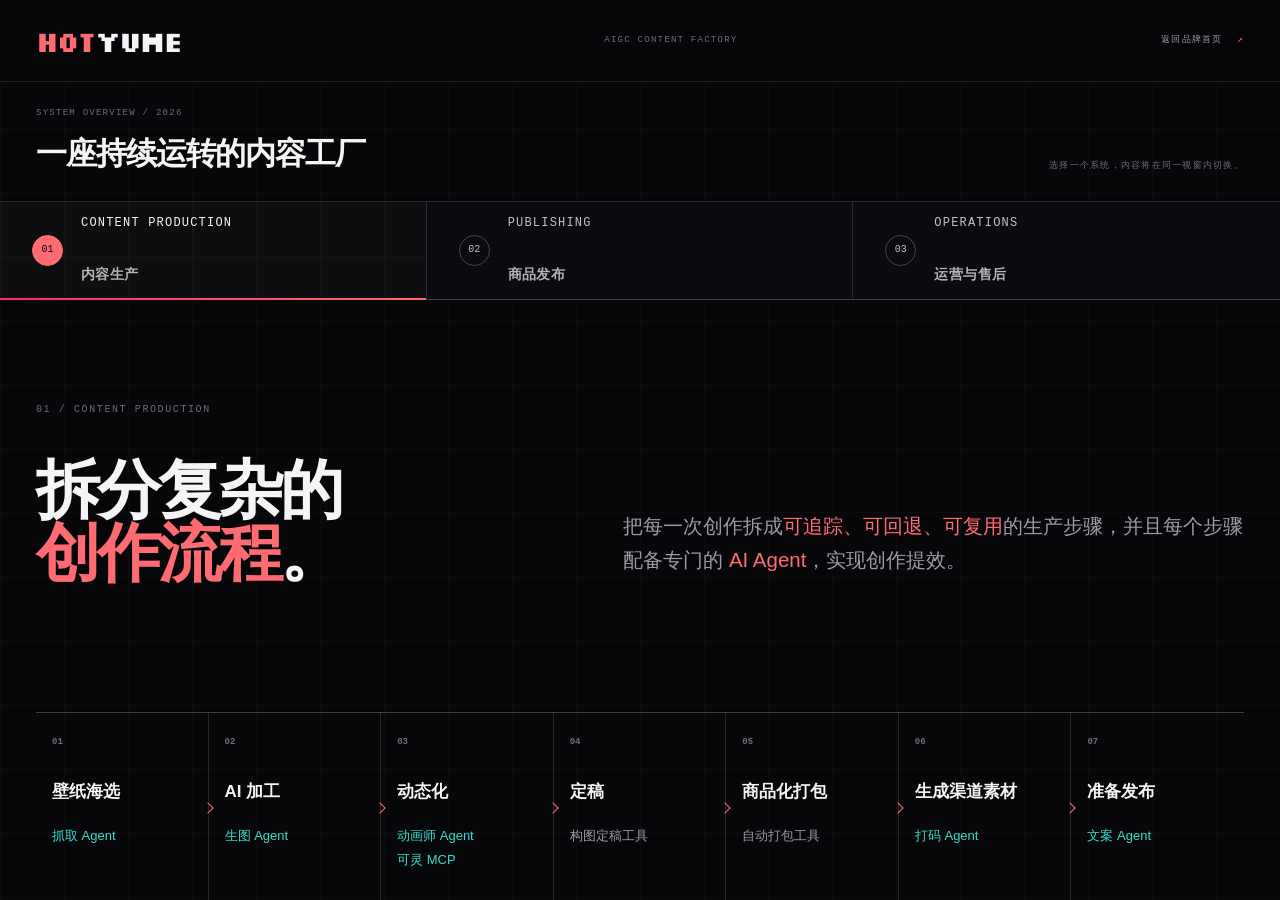
==== commit df037d9f: "Update portfolio content and inline wallpaper previews" ====
--- a/factory.html
+++ b/factory.html
@@ -7,14 +7,15 @@
   <title>HotYume — AIGC 内容工厂全景</title>
   <link rel="icon" href="data:image/svg+xml,%3Csvg xmlns='http://www.w3.org/2000/svg' viewBox='0 0 64 64'%3E%3Crect width='64' height='64' rx='14' fill='%2307070a'/%3E%3Cpath d='M14 15h10v12h16V15h10v34H40V36H24v13H14z' fill='%23ff6b72'/%3E%3C/svg%3E">
   <link rel="stylesheet" href="assets/base.css?v=20260824j">
-  <link rel="stylesheet" href="assets/production.css?v=20260824a">
+  <link rel="stylesheet" href="assets/creation-efficiency.css?v=20260926f">
+  <link rel="stylesheet" href="assets/production.css?v=20260926c">
   <link rel="stylesheet" href="assets/mask-flow.css?v=20260823a">
   <link rel="stylesheet" href="assets/livp-lab.css?v=20260823a">
-  <link rel="stylesheet" href="assets/brand-store.css?v=20260824c">
+  <link rel="stylesheet" href="assets/brand-store.css?v=20260926e">
   <link rel="stylesheet" href="assets/recommendation-lab.css?v=20260824a">
-  <link rel="stylesheet" href="assets/commercial.css?v=20260824g">
+  <link rel="stylesheet" href="assets/commercial.css?v=20260926e">
   <link rel="stylesheet" href="assets/factory.css?v=20260824e">
-  <link rel="stylesheet" href="assets/responsive.css?v=20260824d">
+  <link rel="stylesheet" href="assets/responsive.css?v=20260926c">
 </head>
 <body class="factory-page">
   <a class="skip-link" href="#factory-content">跳到工厂内容</a>
@@ -52,24 +53,19 @@
       <section class="chapter factory-panel section-pad is-active" id="production" role="tabpanel" aria-labelledby="tab-production" aria-hidden="false" data-factory-panel="production">
         <header class="chapter-head reveal">
           <div class="section-number">01 / CONTENT PRODUCTION</div>
-          <h2 id="production-title">从素材，到可交付的<span class="title-accent">动态资产</span>。</h2>
-          <p>把每一次创作拆成可追踪、可回退、可复用的生产步骤，让审美判断与自动化能力在同一条流水线上协作。</p>
+          <h2 id="production-title">拆分复杂的<br><span class="title-accent">创作流程</span>。</h2>
+          <p>把每一次创作拆成<span class="title-accent">可追踪、可回退、可复用</span>的生产步骤，并且每个步骤配备专门的 <span class="title-accent">AI Agent</span>，实现创作提效。</p>
         </header>
 
-        <div class="pipeline reveal" aria-label="内容生产八阶段">
+        <div class="pipeline reveal" aria-label="内容生产七阶段及对应 Agent 与工具">
           <div class="pipeline-main">
-            <div><b>01</b><span>抓取</span></div>
-            <div><b>02</b><span>海选</span></div>
-            <div><b>03</b><span>入围</span></div>
-            <div><b>04</b><span>AI 加工</span></div>
-            <div><b>05</b><span>首帧设计</span></div>
-            <div><b>06</b><span>动态化</span></div>
-            <div><b>07</b><span>定稿</span></div>
-          </div>
-          <div class="pipeline-fork">
-            <span>MASTER</span>
-            <div><b>交付支线</b><small>静态壁纸 / 20s 母版 / LIVP</small></div>
-            <div><b>宣传支线</b><small>3:4 / 水印 / 编号 / 合规版本</small></div>
+            <div><b>01</b><span>壁纸海选</span><small>抓取 Agent</small></div>
+            <div><b>02</b><span>AI 加工</span><small>生图 Agent</small></div>
+            <div><b>03</b><span>动态化</span><small>动画师 Agent<br>可灵 MCP</small></div>
+            <div><b>04</b><span>定稿</span><small class="pipeline-tool">构图定稿工具</small></div>
+            <div><b>05</b><span>商品化打包</span><small class="pipeline-tool">自动打包工具</small></div>
+            <div><b>06</b><span>生成渠道素材</span><small>打码 Agent</small></div>
+            <div><b>07</b><span>准备发布</span><small>文案 Agent</small></div>
           </div>
         </div>
 
@@ -90,6 +86,32 @@
           </div>
         </article>
 
+        <article class="creation-efficiency reveal" aria-labelledby="efficiency-title">
+          <header class="creation-efficiency__head">
+            <span class="kicker">创作提效</span>
+            <h3 id="efficiency-title">更短的制作时间，<br><em>更低的生成成本。</em></h3>
+            <p>把分散的制作步骤整合进创作平台，在持续迭代中，缩短单张动态壁纸产品的制作时间，降低生成成本。</p>
+          </header>
+          <div class="efficiency-comparisons">
+            <section class="efficiency-comparison" aria-labelledby="efficiency-time-title">
+              <h4 id="efficiency-time-title">单张制作时间</h4>
+              <div class="efficiency-comparison__values">
+                <div class="efficiency-before"><p>传统手工制作</p><div><strong>6+</strong><span>小时</span></div><small>最快完成</small></div>
+                <span class="efficiency-arrow" aria-hidden="true">→</span>
+                <div class="efficiency-after"><p>使用创作平台</p><div><strong>5</strong><span>min 内</span></div><small>最快完成</small></div>
+              </div>
+            </section>
+            <section class="efficiency-comparison" aria-labelledby="efficiency-cost-title">
+              <h4 id="efficiency-cost-title">单张生成成本</h4>
+              <div class="efficiency-comparison__values">
+                <div class="efficiency-before"><p>早期生成与测试</p><div><strong>20–30</strong><span>元</span></div></div>
+                <span class="efficiency-arrow" aria-hidden="true">→</span>
+                <div class="efficiency-after"><p>持续迭代优化后</p><div><strong>5</strong><span>元内</span></div></div>
+              </div>
+            </section>
+          </div>
+        </article>
+
         <div class="agent-stack">
           <article class="agent-row reveal">
             <div class="agent-index">AGENT / 01</div>
@@ -108,12 +130,16 @@
             <div class="agent-index">AGENT / 02</div>
             <div class="agent-copy">
               <span class="kicker">IMAGE LAB</span>
-              <h3>图像加工与首帧 Agent</h3>
-              <p>局部修改时保护原画结构，动态化前反向设计可抵达的首帧，候选只有主动采用才进入生产。</p>
-              <div class="logic-tags"><span>1–3 VERSIONS</span><span>NON-DESTRUCTIVE</span><span>FIRST / LAST FRAME</span></div>
+              <h3>图像加工 Agent</h3>
+              <ul class="image-agent-scenarios">
+                <li>画质增强</li>
+                <li>无损扩图</li>
+                <li>替换人物</li>
+                <li>去水印</li>
+              </ul>
             </div>
             <div class="agent-visual asset-slot factory-shot-frame" data-asset-slot="image-agent-before-after" data-asset-ratio="16:10">
-              <img class="factory-real-shot" src="assets/media/factory/image-agent.webp?v=20260823b" alt="图像加工与首帧 Agent 实机界面" width="1920" height="1200" loading="lazy" decoding="async">
+              <img class="factory-real-shot" src="assets/media/factory/image-agent.webp?v=20260823b" alt="图像加工 Agent 实机界面" width="1920" height="1200" loading="lazy" decoding="async">
             </div>
           </article>
 
@@ -161,11 +187,11 @@
         <article class="reverse reveal">
           <div class="reverse-copy">
             <span class="kicker">REVERSE ENGINEERING / LIVP</span>
-            <h3>没有现成 Know-how，<br>就用 48 次实验，<br>跑通一条交付链路。</h3>
-            <p>围绕命名、容器、字节偏移与 UUID 做了 48 次可复验实验，最终让 Live Photo 从电脑打包，经手机云端进入 iOS 相册后仍可被识别与播放。</p>
-          </div>
-          <div class="livp-lab" role="img" aria-label="LIVP 逆向工程实验台：经过 48 次命名实验，逐项破解文件命名、无压缩容器、56 字节动态偏移和 HEIC MOV 共同内容标识，最终通过电脑云端、手机云端与 iOS 相册验证并成功播放 Live Photo">
-            <div class="livp-lab__head"><span>BLACK BOX LAB / FORMAT RECONSTRUCTION</span><i></i><b>48 NAMED EXPERIMENTS</b></div>
+            <h3>没有现成 Know-how，<br>就用 80+ 轮实验，<br>跑通一条交付链路。</h3>
+            <p>围绕命名、容器、字节偏移与 UUID 做了 80+ 轮可复验实验，最终让 Live Photo 从电脑打包，经手机云端进入 iOS 相册后仍可被识别与播放。</p>
+          </div>
+          <div class="livp-lab" role="img" aria-label="LIVP 逆向工程实验台：经过 80+ 轮实验，逐项破解文件命名、无压缩容器、56 字节动态偏移和 HEIC MOV 共同内容标识，最终通过电脑云端、手机云端与 iOS 相册验证并成功播放 Live Photo">
+            <div class="livp-lab__head"><span>BLACK BOX LAB / FORMAT RECONSTRUCTION</span><i></i><b>80+ EXPERIMENT ROUNDS</b></div>
             <div class="livp-lab__tests" aria-hidden="true"><span class="fail">A</span><span class="fail">B</span><span class="fail">C</span><span>G</span><span class="fail">N</span><span class="fail">Y</span><span class="fail">AA</span><span>AV1</span><span class="fail">AW4</span><span class="pass">AX</span><span class="pass">AZ</span><span class="pass">BA</span></div>
             <div class="livp-lab__core">
               <div class="livp-lab__pair">
@@ -197,18 +223,18 @@
         <article class="store-intro reveal" aria-labelledby="store-intro-title">
           <div class="store-intro__shot">
             <div class="store-intro__browser-bar"><i></i><i></i><i></i><span>XIAOHONGSHU / STOREFRONT</span></div>
-            <img src="assets/media/publishing/store.webp" alt="HotYume 小红书店铺主页截图" width="900" height="1483" loading="lazy" decoding="async">
+            <img src="assets/media/publishing/store.webp?v=20260903" alt="HotYume 小红书店铺主页截图" width="900" height="1599" loading="lazy" decoding="async">
           </div>
           <div class="store-intro__copy">
             <span class="kicker">COMMERCIAL VALIDATION / 01</span>
             <h3 id="store-intro-title"><span class="hotyume-wordmark hotyume-wordmark--inline store-intro__wordmark" data-hotyume-wordmark role="img" aria-label="HotYume"><span class="hotyume-wordmark__hot" aria-hidden="true">HOT</span><span class="hotyume-wordmark__yume" aria-hidden="true">YUME</span></span> 店铺</h3>
-            <p class="store-intro__lead">以原创动态壁纸切入真实消费场景，快速验证内容偏好、商品表达、自动交付与用户反馈。</p>
-            <div class="store-intro__capabilities" aria-label="店铺能力">
-              <div><span>01</span><strong>原创动态壁纸</strong><small>统一风格、持续上新</small></div>
-              <div><span>02</span><strong>下单自动发货</strong><small>按设备组织交付包</small></div>
-              <div><span>03</span><strong>版权登记</strong><small>品牌化管理内容资产</small></div>
-              <div><span>04</span><strong>私信定制</strong><small>承接个性化内容需求</small></div>
-            </div>
+            <p class="store-intro__lead">从动态壁纸创作到真实订单，在小红书验证内容偏好、商品表达与自动交付。</p>
+            <dl class="store-metrics" aria-label="小红书店铺销售数据">
+              <div><dt>上线时间</dt><dd><time datetime="2026-06" aria-label="2026 年 6 月">2026.06</time></dd></div>
+              <div><dt>累计发布壁纸产品</dt><dd><strong>30+</strong><span>款</span></dd></div>
+              <div><dt>累计售出</dt><dd><strong>600+</strong><span>单</span></dd></div>
+              <div><dt>单图最高售出</dt><dd><strong>100+</strong><span>单</span></dd></div>
+            </dl>
             <small class="store-intro__notice">*由于平台监管加强，店铺暂时无法访问，正在申诉中</small>
           </div>
         </article>
@@ -226,7 +252,8 @@
           </div>
         </article>
 
-        <div class="publish-demo reveal" data-publish-demo data-step="product">
+        <h3 class="publishing-subtitle publishing-subtitle--agent reveal" id="publish-agent-title">发布 Agent</h3>
+        <div aria-labelledby="publish-agent-title" class="publish-demo reveal" data-publish-demo data-step="product">
           <figure class="publish-product publish-product--real" data-asset-slot="nami-summer-product" data-asset-ratio="3:5">
             <span class="asset-index">PRODUCT / NAMI SUMMER</span>
             <img src="assets/media/publishing/nami-summer-product.webp" alt="娜美夏日动态壁纸原图" width="768" height="1280" loading="lazy" decoding="async">
@@ -255,7 +282,8 @@
           </div>
         </div>
 
-        <div class="channel-map reveal">
+        <h3 class="publishing-subtitle publishing-subtitle--channels reveal" id="channel-map-title">发布层：探索更多渠道</h3>
+        <div class="channel-map reveal" aria-labelledby="channel-map-title">
           <div><span>CURRENT WINDOW</span><h3>小红书</h3><p>验证内容偏好、商品表达、交付流程与用户反馈。</p></div><i></i>
           <div><span>DISCOVERY</span><h3>Instagram · TikTok · Pinterest</h3><p>让动态内容进入更广泛的视觉发现与短视频分发场景。</p></div><i></i>
           <div><span>OWNED SUPPLY</span><h3>多渠道内容资产</h3><p>渠道可以变化，生产系统与内容供给能力持续沉淀。</p></div>
--- a/assets/base.css
+++ b/assets/base.css
@@ -359,7 +359,6 @@
   color: var(--muted);
   font-size: 12px;
   letter-spacing: 0.04em;
-  transform: translateY(36px);
 }
 
 .stage-hint span {
@@ -449,11 +448,38 @@
 }
 
 .phone-card:hover,
-.phone-card:focus-visible,
-.phone-card.is-live {
+.phone-card:focus-visible {
   z-index: 8;
   filter: brightness(1);
   transform: translate(var(--phone-x), calc(var(--phone-y) - 18px)) rotate(0) scale(1.05);
+}
+
+.phone-deck[data-expanded="true"] .phone-card {
+  z-index: var(--phone-z, 1);
+  transform: translate(var(--spread-x), var(--phone-y)) rotate(var(--phone-rotate)) scale(var(--spread-scale));
+}
+
+.phone-deck[data-expanded="true"] .phone-card[aria-pressed="true"] {
+  z-index: 10;
+  filter: brightness(1);
+  transform: translate(var(--spread-x), var(--phone-y)) rotate(0deg) scale(var(--spread-scale));
+}
+
+.stage-caption {
+  margin: 20px 0 0;
+  color: var(--muted);
+  font-size: 14px;
+  text-align: center;
+}
+
+.thesis h2 em {
+  display: block;
+  white-space: nowrap;
+}
+
+.stage-caption em, .thesis h2 em {
+  color: var(--hot-coral);
+  font-style: normal;
 }
 
 .phone-shell {
@@ -687,7 +713,7 @@
 
 .system-loop {
   display: grid;
-  grid-template-columns: repeat(5, minmax(0, 1fr));
+  grid-template-columns: repeat(4, minmax(0, 1fr));
   gap: 0;
   margin-bottom: 0;
   margin-top: 76px;
--- a/assets/creation-efficiency.css
+++ b/assets/creation-efficiency.css
@@ -0,0 +1,59 @@
+.creation-efficiency {
+  margin-top: clamp(110px, 13vw, 190px);
+  padding-block: clamp(48px, 6vw, 88px);
+  border-top: 1px solid var(--line-strong);
+  border-bottom: 1px solid var(--line-strong);
+}
+.creation-efficiency__head {
+  display: grid;
+  grid-template-columns: 1fr 1fr;
+  align-items: end;
+  gap: 24px 70px;
+}
+.creation-efficiency__head > .kicker { grid-column: 1 / -1; }
+.creation-efficiency__head h3 {
+  margin: 0;
+  font-size: clamp(34px, 3.8vw, 58px);
+  line-height: 1.15;
+  letter-spacing: -0.03em;
+}
+.creation-efficiency__head em { color: var(--hot-coral); font-style: normal; }
+.creation-efficiency__head p {
+  margin: 0;
+  max-width: 540px;
+  color: var(--muted);
+  font-size: 18px;
+  line-height: 1.8;
+}
+.efficiency-comparisons { display: grid; grid-template-columns: 1fr 1fr; gap: 54px; margin-top: 56px; }
+.efficiency-comparison { min-width: 0; border-top: 1px solid var(--line); padding-top: 26px; }
+.efficiency-comparison h4 { margin: 0 0 32px; font-size: 20px; font-weight: 600; }
+.efficiency-comparison__values { display: grid; grid-template-columns: minmax(0, 1.2fr) 28px minmax(0, 1fr); gap: 14px; align-items: center; }
+.efficiency-comparison__values p { margin: 0 0 20px; color: var(--muted); font-size: 15px; }
+.efficiency-comparison__values strong {
+  font-family: var(--font-utility);
+  font-size: clamp(34px, 3.8vw, 58px);
+  font-variant-numeric: tabular-nums;
+  font-weight: 600;
+  letter-spacing: -0.07em;
+  line-height: 1.15;
+}
+.efficiency-comparison__values > div > div { display: flex; align-items: baseline; gap: 8px; white-space: nowrap; }
+.efficiency-comparison__values small { display: block; margin-top: 14px; color: var(--muted); font-size: 12px; }
+.efficiency-comparison__values span { font-size: 16px; }
+.efficiency-before strong { color: var(--paper); }
+.efficiency-after strong, .efficiency-after span, .efficiency-arrow { color: var(--hot-coral); }
+.efficiency-arrow { text-align: center; }
+@media (max-width: 1180px) {
+  .creation-efficiency__head { grid-template-columns: 1fr; gap: 24px; }
+  .efficiency-comparisons { grid-template-columns: 1fr; gap: 40px; }
+}
+@media (max-width: 760px) {
+  .creation-efficiency__head h3 { font-size: clamp(28px, 8vw, 38px); }
+  .creation-efficiency__head p { font-size: 16px; }
+  .efficiency-comparison__values { gap: 8px; grid-template-columns: minmax(0, 1.2fr) 20px minmax(0, 1fr); }
+  .efficiency-comparison__values p { font-size: 13px; }
+  .efficiency-comparison__values span { font-size: 13px; }
+  .efficiency-comparison__values > div > div { gap: 4px; }
+  .efficiency-comparison__values strong { font-size: clamp(30px, 8.5vw, 38px); }
+}
--- a/assets/production.css
+++ b/assets/production.css
@@ -118,7 +118,7 @@
 
 .pipeline-main div {
   position: relative;
-  min-height: 112px;
+  min-height: 190px;
   padding: 22px 16px;
   border-right: 1px solid var(--line);
 }
@@ -153,38 +153,25 @@
   font-weight: 600;
 }
 
-.pipeline-fork {
-  display: grid;
-  grid-template-columns: 0.4fr 1fr 1fr;
-  border-top: 1px solid var(--line);
-}
-
-.pipeline-fork > span {
-  display: grid;
-  place-items: center;
+.pipeline-main small {
+  display: block;
+  margin-top: 18px;
   color: var(--dream-cyan);
-  font-family: var(--font-utility);
-  font-size: 9px;
-  letter-spacing: 0.14em;
-}
-
-.pipeline-fork div {
-  padding: 22px 28px;
-  border-left: 1px solid var(--line);
-}
-
-.pipeline-fork b,
-.pipeline-fork small {
-  display: block;
-}
-
-.pipeline-fork b {
-  margin-bottom: 4px;
-}
-
-.pipeline-fork small {
-  color: var(--muted-2);
-}
+  font-size: 13px;
+  line-height: 1.8;
+}
+
+.pipeline-main .pipeline-tool { color: var(--muted); }
+
+.image-agent-scenarios {
+  padding-left: 1.2em;
+  margin: 24px 0 0;
+  color: var(--muted);
+  font-size: 18px;
+  line-height: 1.9;
+}
+
+.image-agent-scenarios li::marker { color: var(--hot-coral); }
 
 .showcase {
   margin-top: clamp(100px, 12vw, 180px);
--- a/assets/brand-store.css
+++ b/assets/brand-store.css
@@ -81,40 +81,37 @@
   text-wrap: pretty;
 }
 
-.store-intro__capabilities {
+.store-metrics {
   display: grid;
   grid-template-columns: repeat(2, minmax(0, 1fr));
-  margin-top: 42px;
+  margin: 36px 0 0;
   border-top: 1px solid var(--line-strong);
-  border-left: 1px solid var(--line);
-}
-
-.store-intro__capabilities div {
-  display: grid;
-  grid-template-columns: 26px 1fr;
-  gap: 4px 10px;
-  min-height: 106px;
-  padding: 20px 18px;
-  border-right: 1px solid var(--line);
+}
+
+.store-metrics > div {
+  display: flex;
+  flex-direction: column;
+  justify-content: space-between;
+  gap: 20px;
+  min-width: 0;
+  padding: 26px 0;
   border-bottom: 1px solid var(--line);
-  background: rgba(255, 255, 255, 0.012);
-}
-
-.store-intro__capabilities span {
-  grid-row: 1 / 3;
+}
+
+.store-metrics > div:nth-child(even) { padding-left: 28px; }
+.store-metrics dt { color: var(--muted); font-size: 15px; }
+.store-metrics dd { display: flex; align-items: baseline; gap: 10px; margin: 0; }
+.store-metrics strong, .store-metrics time {
   color: var(--hot-coral);
   font-family: var(--font-utility);
-  font-size: 9px;
-}
-
-.store-intro__capabilities strong {
-  font-size: 16px;
-}
-
-.store-intro__capabilities small {
-  color: var(--muted-2);
-  font-size: 12px;
-}
+  font-variant-numeric: tabular-nums;
+  font-weight: 600;
+  line-height: 1.1;
+  letter-spacing: -0.06em;
+}
+.store-metrics strong { font-size: clamp(42px, 4.5vw, 68px); }
+.store-metrics time { font-size: clamp(26px, 3.3vw, 48px); }
+.store-metrics dd > span { color: var(--muted); font-size: 16px; }
 
 .store-intro__notice {
   display: block;
@@ -315,13 +312,9 @@
     font-size: 36px;
   }
 
-  .store-intro__capabilities {
-    grid-template-columns: 1fr;
-  }
-
-  .store-intro__capabilities div {
-    min-height: 88px;
-  }
+  .store-metrics > div:nth-child(even) { padding-left: 14px; }
+  .store-metrics dt { font-size: 13px; }
+  .store-metrics dd { gap: 6px; }
 
   .brand-system__head {
     gap: 26px;
--- a/assets/commercial.css
+++ b/assets/commercial.css
@@ -1,6 +1,17 @@
 .chapter-publishing {
   background: linear-gradient(180deg, rgba(255, 40, 104, 0.035), transparent 24%);
 }
+
+.publishing-subtitle {
+  margin: 0 0 32px;
+  color: var(--hot-coral);
+  font-size: clamp(22px, 2vw, 30px);
+  font-weight: 600;
+  line-height: 1.4;
+}
+
+.publishing-subtitle--agent { max-width: 1230px; margin-inline: auto; }
+.publishing-subtitle--channels { margin-top: clamp(130px, 14vw, 220px); }
 
 .publish-demo {
   display: grid;
@@ -242,8 +253,8 @@
   display: grid;
   grid-template-columns: 1fr auto 1fr auto 1fr;
   gap: 22px;
-  align-items: center;
-  margin-top: clamp(130px, 14vw, 220px);
+  align-items: stretch;
+  margin-top: 0;
 }
 
 .channel-map > div {
@@ -254,6 +265,7 @@
 }
 
 .channel-map > i {
+  align-self: center;
   width: 34px;
   height: 1px;
   background: var(--hot-coral);
@@ -449,7 +461,7 @@
   right: 24px;
   color: var(--hot-coral);
   font-family: var(--font-utility);
-  font-size: 8px;
+  font-size: 18px;
 }
 
 .horizons h3 {
@@ -483,6 +495,16 @@
   display: block;
   color: var(--hot-coral);
   font-style: normal;
+}
+
+.judgment-story em, .judgment-story h4 {
+  color: var(--hot-coral);
+  font-style: normal;
+}
+
+.judgment-story h4 {
+  margin: 16px 0 0;
+  font-size: clamp(20px, 1.8vw, 28px);
 }
 
 .judgment-story {
--- a/assets/factory.css
+++ b/assets/factory.css
@@ -95,6 +95,10 @@
 }
 
 .factory-entry-grid span {
+  font-family: var(--font-display);
+  font-size: 20px;
+  font-weight: 600;
+  letter-spacing: 0.04em;
   color: var(--hot-coral);
 }
 
@@ -119,7 +123,7 @@
   bottom: 36px;
   left: clamp(30px, 3.3vw, 54px);
   display: flex;
-  justify-content: space-between;
+  justify-content: flex-end;
   color: var(--paper);
   font-weight: 500;
 }
--- a/assets/responsive.css
+++ b/assets/responsive.css
@@ -49,9 +49,6 @@
     padding: 60px 0 0;
   }
 
-  .phone-deck {
-    min-height: 540px;
-  }
 
   .thesis-grid,
   .chapter-head,
@@ -123,19 +120,6 @@
     border-bottom: 1px solid var(--line);
   }
 
-  .pipeline-fork {
-    grid-template-columns: 1fr;
-  }
-
-  .pipeline-fork > span {
-    min-height: 55px;
-  }
-
-  .pipeline-fork div {
-    border-top: 1px solid var(--line);
-    border-left: 0;
-  }
-
   .publish-demo {
     grid-template-columns: minmax(180px, 0.55fr) 1.45fr;
   }
@@ -229,11 +213,6 @@
 
   .wallpaper-stage {
     padding-top: 35px;
-  }
-
-  .stage-hint {
-    margin-left: 0;
-    transform: translateY(8px);
   }
 
   .phone-deck {
@@ -368,16 +347,26 @@
     font-size: clamp(42px, 12vw, 58px);
   }
 
-  .pipeline-main {
-    grid-template-columns: repeat(2, 1fr);
-  }
+  .pipeline-main { grid-template-columns: 1fr; }
 
   .pipeline-main div {
-    min-height: 90px;
-  }
-
-  .pipeline-main span {
-    margin-top: 18px;
+    display: grid;
+    grid-template-columns: 26px minmax(0, 1fr) minmax(0, 1fr);
+    align-items: center;
+    gap: 12px;
+    min-height: 84px;
+    padding: 18px 12px;
+    border-right: 0;
+  }
+
+  .pipeline-main span, .pipeline-main small { margin: 0; }
+
+  .pipeline-main div:not(:last-child)::after {
+    top: auto;
+    right: auto;
+    bottom: -4px;
+    left: 24px;
+    transform: rotate(135deg);
   }
 
   .showcase {
